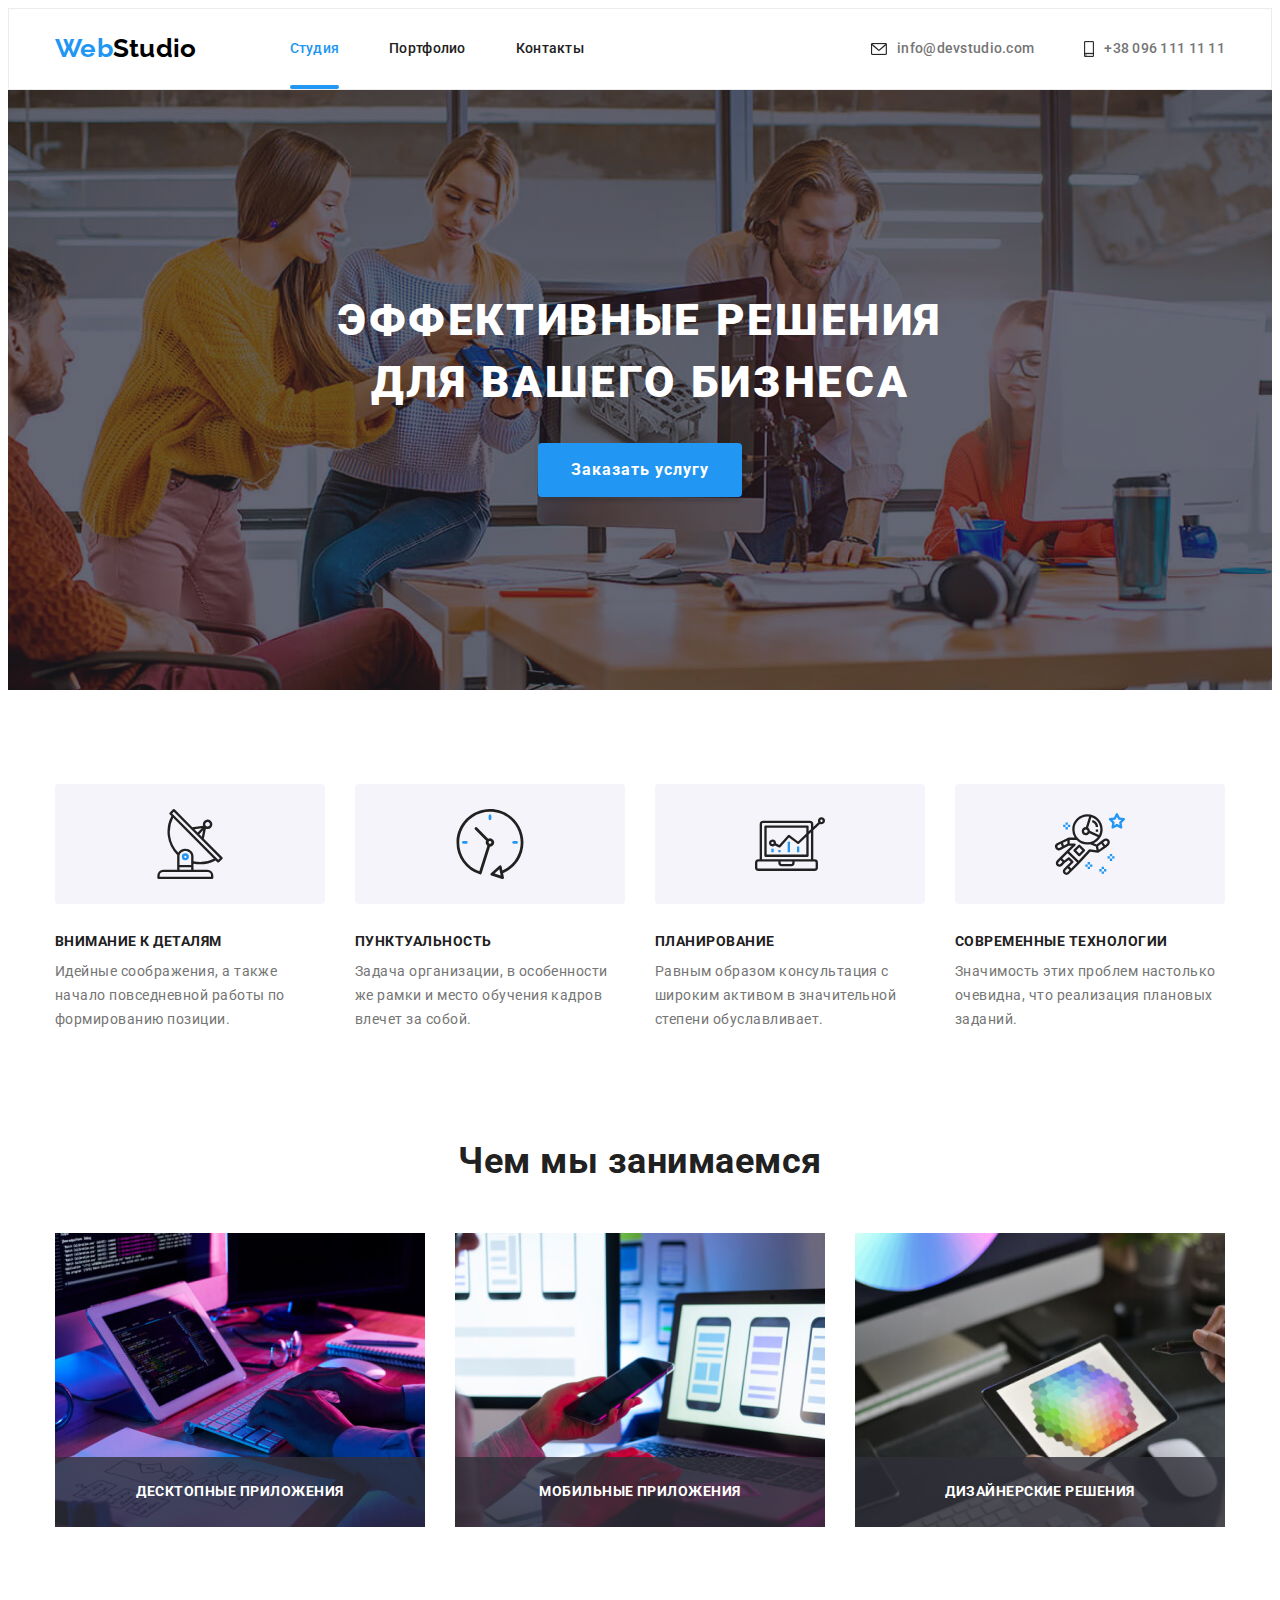
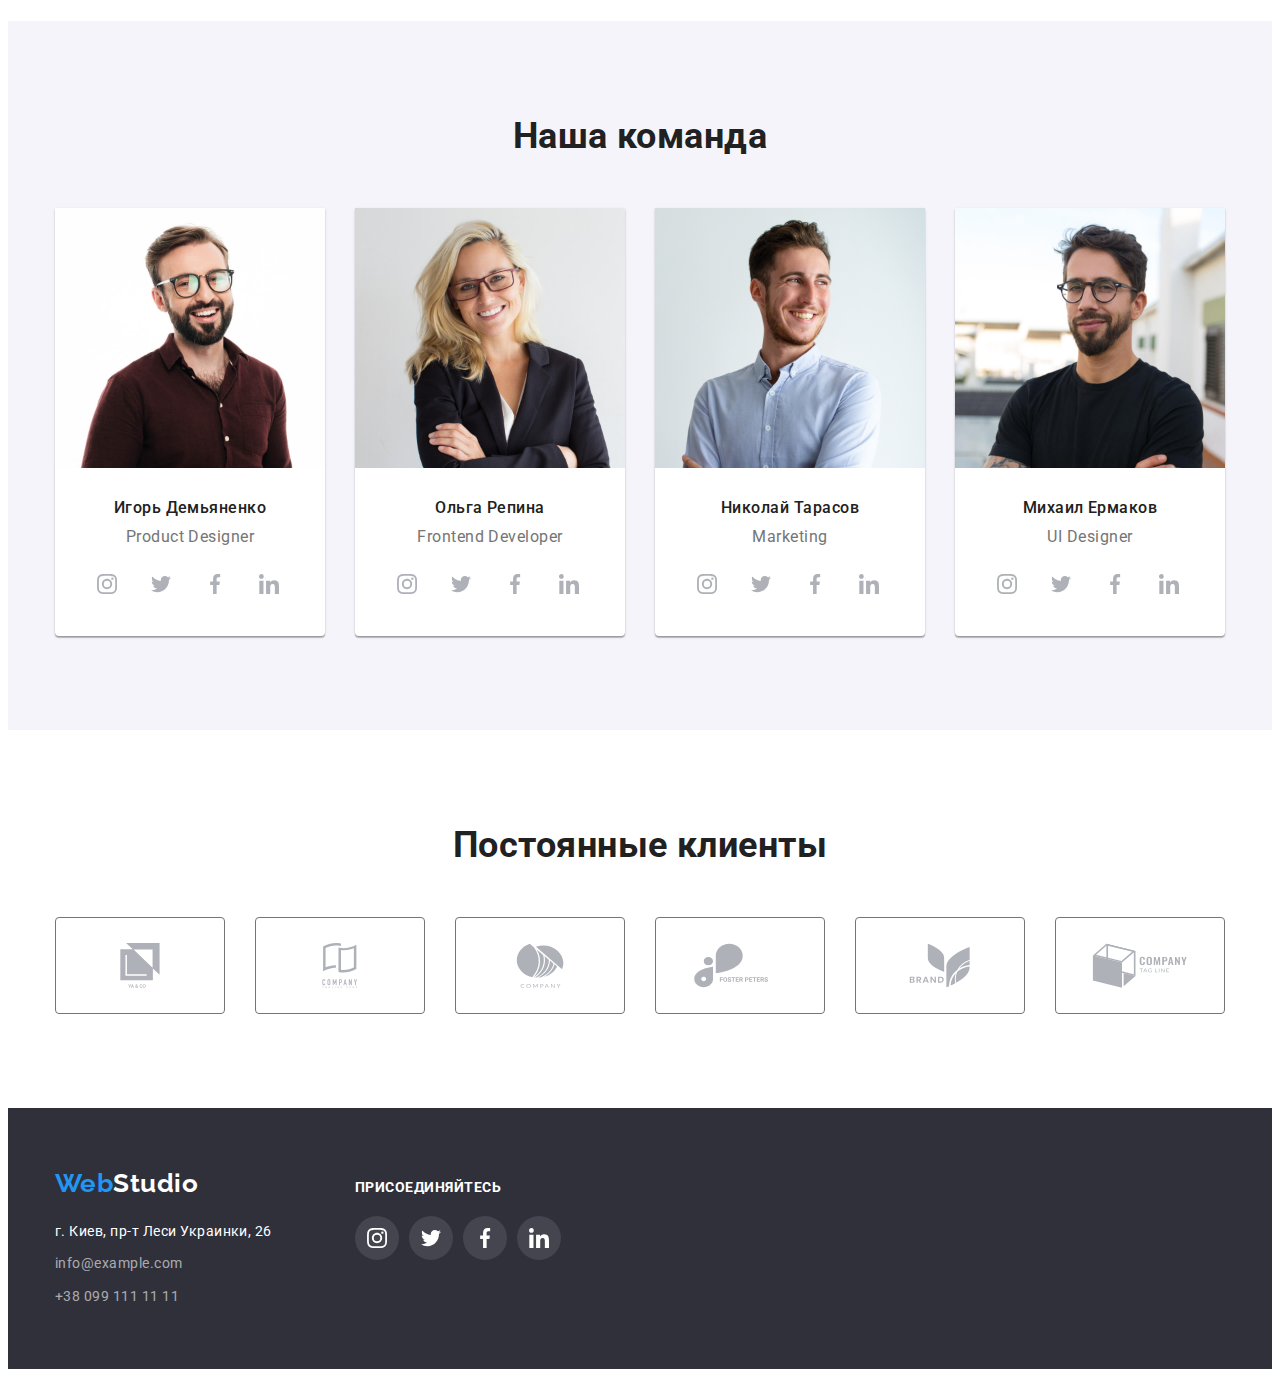
==== index.html @ 869317cd "Files from H/W 5 copied" ====
<!DOCTYPE html>
<html lang="ru">
  <head>
    <meta charset="UTF-8" />
    <meta http-equiv="X-UA-Compatible" content="IE=edge" />
    <meta name="viewport" content="width=device-width, initial-scale=1.0" />
    <title>Студия</title>
    <link
      rel="stylesheet"
      href="https://cdnjs.cloudflare.com/ajax/libs/modern-normalize/1.0.0/modern-normalize.min.css"
      integrity="sha512-ISS7cAi1PEhQ8jnbJpJZMd29NlhNj4AWYyLOSp2CE/CsHxTCu+r+t0D2yoJudVrd0/8fTVPUVDzY5Tvli75u/g=="
      crossorigin="anonymous"
    />
    <link rel="preconnect" href="https://fonts.gstatic.com" />
    <link
      rel="stylesheet"
      href="https://fonts.googleapis.com/css2?family=Raleway:wght@700&family=Roboto:wght@400;500;700;900&display=swap"
    />
    <link rel="stylesheet" href="./css/main.css" />
  </head>

  <body>
    <!-- Шапка сайта -->
    <header class="header-links">
      <div class="container full-nav">
        <nav class="main-nav">
          <!-- Лого сайта -->
          <div class="full-logo-header">
            <a href="./index.html" lang="en" class="logo-accent link"
              >Web<span class="logo-header link">Studio</span></a
            >
          </div>

          <!-- Навигация на другие страницы -->
          <ul class="site-nav list">
            <li class="item">
              <a href="./index.html" class="link current">Студия</a>
            </li>
            <li class="item">
              <a href="./portfolio.html" class="link">Портфолио</a>
            </li>
            <li class="item"><a href="" class="link">Контакты</a></li>
          </ul>
        </nav>

        <ul class="contacts-header list">
          <li class="item">
            <a href="mailto:info@devstudio.com" class="link">
              <svg class="contacts-icon" width="16" height="12">
                <use href="./images/icons.svg#icon-envelope"></use>
              </svg>
              info@devstudio.com</a
            >
          </li>
          <li class="item">
            <a href="tel:+380961111111" class="link">
              <svg class="contacts-icon" width="10" height="16">
                <use href="./images/icons.svg#icon-smartphone"></use>
              </svg>
              +38 096 111 11 11</a
            >
          </li>
        </ul>
      </div>
    </header>

    <main>
      <!-- Герой -->
      <section class="hero">
        <div class="container">
          <h1 class="hero-title">
            Эффективные решения
            <span class="hero-indent">для вашего бизнеса</span>
          </h1>
          <button data-modal-open type="button" class="hero-button">
            Заказать услугу
          </button>

          <!-- Модальное окно -->
          <div data-modal class="backdrop is-hidden">
            <div class="modal">
              <button data-modal-close class="modal-close" aria-label="Закрыть">
                <svg class="modal-close-svg">
                  <use href="./images/icons.svg#icon-close"></use>
                </svg>
              </button>
            </div>
          </div>
        </div>
      </section>

      <!-- Преимущества -->
      <section class="section">
        <div class="container">
          <!-- Скрытый смысловой заголовок -->
          <h2 class="visually-hidden">Преимущества</h2>

          <ul class="list benefits">
            <li class="item">
              <div class="thumb-benefits">
                <svg class="benefits-icons-svg">
                  <use href="./images/icons.svg#icon-antenna"></use>
                </svg>
              </div>
              <h3 class="section-title-benefits">Внимание к деталям</h3>
              <p class="section-text-benefits">
                Идейные соображения, а также начало повседневной работы по
                формированию позиции.
              </p>
            </li>

            <li class="item">
              <div class="thumb-benefits">
                <svg class="benefits-icons-svg">
                  <use href="./images/icons.svg#icon-clock"></use>
                </svg>
              </div>
              <h3 class="section-title-benefits">Пунктуальность</h3>
              <p class="section-text-benefits">
                Задача организации, в особенности же рамки и место обучения
                кадров влечет за собой.
              </p>
            </li>

            <li class="item">
              <div class="thumb-benefits">
                <svg class="benefits-icons-svg">
                  <use href="./images/icons.svg#icon-diagram"></use>
                </svg>
              </div>
              <h3 class="section-title-benefits">Планирование</h3>
              <p class="section-text-benefits">
                Равным образом консультация с широким активом в значительной
                степени обуславливает.
              </p>
            </li>

            <li class="item">
              <div class="thumb-benefits">
                <svg class="benefits-icons-svg">
                  <use href="./images/icons.svg#icon-astronaut"></use>
                </svg>
              </div>
              <h3 class="section-title-benefits">Современные технологии</h3>
              <p class="section-text-benefits">
                Значимость этих проблем настолько очевидна, что реализация
                плановых заданий.
              </p>
            </li>
          </ul>
        </div>
      </section>

      <!-- Примеры работ -->
      <section class="section examples">
        <div class="container">
          <h2 class="section-title-main">Чем мы занимаемся</h2>

          <ul class="list examples">
            <li class="examples-element">
              <img
                src="./images/design1.jpg"
                alt="Программирование приложений"
                width="370"
                height="294"
              />
              <div class="overlay-examples">
                <p class="overlay-examples-text">Десктопные приложения</p>
              </div>
            </li>

            <li class="examples-element">
              <img
                src="./images/design2.jpg"
                alt="Создание дизайна приложений"
                width="370"
                height="294"
              />
              <div class="overlay-examples">
                <p class="overlay-examples-text">Мобильные приложения</p>
              </div>
            </li>

            <li class="examples-element">
              <img
                src="./images/design3.jpg"
                alt="Подбор подходящей цветовой гаммы"
                width="370"
                height="294"
              />
              <div class="overlay-examples">
                <p class="overlay-examples-text">Дизайнерские решения</p>
              </div>
            </li>
          </ul>
        </div>
      </section>

      <!-- Команда -->
      <section class="section team">
        <div class="container">
          <h2 class="section-title-main">Наша команда</h2>

          <ul class="list team">
            <li class="team-card">
              <img
                src="./images/product-designer.jpg"
                alt="Фото Игоря Демьяненко"
                width="270"
                height="260"
              />
              <div class="section-team-description">
                <h3 class="section-title-team">Игорь Демьяненко</h3>
                <p class="section-text-team" lang="en">Product Designer</p>

                <!-- Ссылки на соц. сети -->
                <ul class="social-icons">
                  <li class="social-icons-item">
                    <a
                      href=""
                      aria-label="Инстаграм"
                      class="social-icons-link"
                      target="_blank"
                      rel="noopener noreferrer"
                    >
                      <svg class="social-icons-svg">
                        <use href="./images/icons.svg#icon-instagram"></use>
                      </svg>
                    </a>
                  </li>
                  <li class="social-icons-item">
                    <a
                      href=""
                      aria-label="Твиттер"
                      class="social-icons-link"
                      target="_blank"
                      rel="noopener noreferrer"
                    >
                      <svg class="social-icons-svg">
                        <use href="./images/icons.svg#icon-twitter"></use>
                      </svg>
                    </a>
                  </li>
                  <li class="social-icons-item">
                    <a
                      href=""
                      aria-label="Фейсбук"
                      class="social-icons-link"
                      target="_blank"
                      rel="noopener noreferrer"
                    >
                      <svg class="social-icons-svg">
                        <use href="./images/icons.svg#icon-facebook"></use>
                      </svg>
                    </a>
                  </li>
                  <li class="social-icons-item">
                    <a
                      href=""
                      aria-label="Линкедин"
                      class="social-icons-link"
                      target="_blank"
                      rel="noopener noreferrer"
                    >
                      <svg class="social-icons-svg">
                        <use href="./images/icons.svg#icon-linkedin"></use>
                      </svg>
                    </a>
                  </li>
                </ul>
              </div>
            </li>

            <li class="team-card">
              <img
                src="./images/frontend-developer.jpg"
                alt="Фото Ольги Репиной"
                width="270"
                height="260"
              />
              <div class="section-team-description">
                <h3 class="section-title-team">Ольга Репина</h3>
                <p class="section-text-team" lang="en">Frontend Developer</p>

                <!-- Ссылки на соц. сети -->
                <ul class="social-icons">
                  <li class="social-icons-item">
                    <a
                      href=""
                      aria-label="Инстаграм"
                      class="social-icons-link"
                      target="_blank"
                      rel="noopener noreferrer"
                    >
                      <svg class="social-icons-svg">
                        <use href="./images/icons.svg#icon-instagram"></use>
                      </svg>
                    </a>
                  </li>
                  <li class="social-icons-item">
                    <a
                      href=""
                      aria-label="Твиттер"
                      class="social-icons-link"
                      target="_blank"
                      rel="noopener noreferrer"
                    >
                      <svg class="social-icons-svg">
                        <use href="./images/icons.svg#icon-twitter"></use>
                      </svg>
                    </a>
                  </li>
                  <li class="social-icons-item">
                    <a
                      href=""
                      aria-label="Фейсбук"
                      class="social-icons-link"
                      target="_blank"
                      rel="noopener noreferrer"
                    >
                      <svg class="social-icons-svg">
                        <use href="./images/icons.svg#icon-facebook"></use>
                      </svg>
                    </a>
                  </li>
                  <li class="social-icons-item">
                    <a
                      href=""
                      aria-label="Линкедин"
                      class="social-icons-link"
                      target="_blank"
                      rel="noopener noreferrer"
                    >
                      <svg class="social-icons-svg">
                        <use href="./images/icons.svg#icon-linkedin"></use>
                      </svg>
                    </a>
                  </li>
                </ul>
              </div>
            </li>

            <li class="team-card">
              <img
                src="./images/marketing.jpg"
                alt="Фото Николая Тарасова"
                width="270"
                height="260"
              />
              <div class="section-team-description">
                <h3 class="section-title-team">Николай Тарасов</h3>
                <p class="section-text-team" lang="en">Marketing</p>

                <!-- Ссылки на соц. сети -->
                <ul class="social-icons">
                  <li class="social-icons-item">
                    <a
                      href=""
                      aria-label="Инстаграм"
                      class="social-icons-link"
                      target="_blank"
                      rel="noopener noreferrer"
                    >
                      <svg class="social-icons-svg">
                        <use href="./images/icons.svg#icon-instagram"></use>
                      </svg>
                    </a>
                  </li>
                  <li class="social-icons-item">
                    <a
                      href=""
                      aria-label="Твиттер"
                      class="social-icons-link"
                      target="_blank"
                      rel="noopener noreferrer"
                    >
                      <svg class="social-icons-svg">
                        <use href="./images/icons.svg#icon-twitter"></use>
                      </svg>
                    </a>
                  </li>
                  <li class="social-icons-item">
                    <a
                      href=""
                      aria-label="Фейсбук"
                      class="social-icons-link"
                      target="_blank"
                      rel="noopener noreferrer"
                    >
                      <svg class="social-icons-svg">
                        <use href="./images/icons.svg#icon-facebook"></use>
                      </svg>
                    </a>
                  </li>
                  <li class="social-icons-item">
                    <a
                      href=""
                      aria-label="Линкедин"
                      class="social-icons-link"
                      target="_blank"
                      rel="noopener noreferrer"
                    >
                      <svg class="social-icons-svg">
                        <use href="./images/icons.svg#icon-linkedin"></use>
                      </svg>
                    </a>
                  </li>
                </ul>
              </div>
            </li>

            <li class="team-card">
              <img
                src="./images/ui-designer.jpg"
                alt="Фото Михаила Ермакова"
                width="270"
                height="260"
              />
              <div class="section-team-description">
                <h3 class="section-title-team">Михаил Ермаков</h3>
                <p class="section-text-team" lang="en">UI Designer</p>

                <!-- Ссылки на соц. сети -->
                <ul class="social-icons">
                  <li class="social-icons-item">
                    <a
                      href=""
                      aria-label="Инстаграм"
                      class="social-icons-link"
                      target="_blank"
                      rel="noopener noreferrer"
                    >
                      <svg class="social-icons-svg">
                        <use href="./images/icons.svg#icon-instagram"></use>
                      </svg>
                    </a>
                  </li>
                  <li class="social-icons-item">
                    <a
                      href=""
                      aria-label="Твиттер"
                      class="social-icons-link"
                      target="_blank"
                      rel="noopener noreferrer"
                    >
                      <svg class="social-icons-svg">
                        <use href="./images/icons.svg#icon-twitter"></use>
                      </svg>
                    </a>
                  </li>
                  <li class="social-icons-item">
                    <a
                      href=""
                      aria-label="Фейсбук"
                      class="social-icons-link"
                      target="_blank"
                      rel="noopener noreferrer"
                    >
                      <svg class="social-icons-svg">
                        <use href="./images/icons.svg#icon-facebook"></use>
                      </svg>
                    </a>
                  </li>
                  <li class="social-icons-item">
                    <a
                      href=""
                      aria-label="Линкедин"
                      class="social-icons-link"
                      target="_blank"
                      rel="noopener noreferrer"
                    >
                      <svg class="social-icons-svg">
                        <use href="./images/icons.svg#icon-linkedin"></use>
                      </svg>
                    </a>
                  </li>
                </ul>
              </div>
            </li>
          </ul>
        </div>
      </section>

      <!-- Постоянные клиенты -->
      <section class="section">
        <div class="container">
          <h2 class="section-title-main">Постоянные клиенты</h2>
          <ul class="list clients">
            <li class="client-card">
              <a
                href=""
                aria-label="Ya & Co"
                class="client-card-link link"
                target="_blank"
                rel="noopener noreferrer"
              >
                <svg class="client-icons-svg">
                  <use href="./images/icons.svg#icon-group"></use>
                </svg>
              </a>
            </li>

            <li class="client-card">
              <a
                href=""
                aria-label="Company Tagline Here"
                class="client-card-link link"
                target="_blank"
                rel="noopener noreferrer"
              >
                <svg class="client-icons-svg">
                  <use href="./images/icons.svg#icon-group2"></use>
                </svg>
              </a>
            </li>

            <li class="client-card">
              <a
                href=""
                aria-label="Company"
                class="client-card-link link"
                target="_blank"
                rel="noopener noreferrer"
              >
                <svg class="client-icons-svg">
                  <use href="./images/icons.svg#icon-group3"></use>
                </svg>
              </a>
            </li>

            <li class="client-card">
              <a
                href=""
                aria-label="Foster Peters"
                class="client-card-link link"
                target="_blank"
                rel="noopener noreferrer"
              >
                <svg class="client-icons-svg">
                  <use href="./images/icons.svg#icon-group4"></use>
                </svg>
              </a>
            </li>

            <li class="client-card">
              <a
                href=""
                aria-label="Brand"
                class="client-card-link link"
                target="_blank"
                rel="noopener noreferrer"
              >
                <svg class="client-icons-svg">
                  <use href="./images/icons.svg#icon-group5"></use>
                </svg>
              </a>
            </li>

            <li class="client-card">
              <a
                href=""
                aria-label="Company Tag Line"
                class="client-card-link link"
                target="_blank"
                rel="noopener noreferrer"
              >
                <svg class="client-icons-svg">
                  <use href="./images/icons.svg#icon-group6"></use>
                </svg>
              </a>
            </li>
          </ul>
        </div>
      </section>
    </main>

    <!-- Футер -->
    <footer class="footer-links">
      <div class="container">
        <div class="address">
          <div class="full-logo-footer">
            <a href="./index.html" lang="en" class="logo-accent link"
              >Web<span class="logo-footer link">Studio</span></a
            >
          </div>
          <address>
            <ul class="list">
              <li class="footer-address">
                <a
                  class="map-link link"
                  href="https://goo.gl/maps/onrn5g9ZaPqnStBHA"
                  target="_blank"
                  rel="noopener noreferrer"
                  >г. Киев, пр-т Леси Украинки, 26</a
                >
              </li>
              <li class="contacts-footer">
                <a href="mailto:info@example.com" class="link"
                  >info@example.com</a
                >
              </li>
              <li class="contacts-footer">
                <a href="tel:+380991111111" class="link">+38 099 111 11 11</a>
              </li>
            </ul>
          </address>
        </div>

        <!-- Ссылки на соц. сети -->
        <div class="social-media-footer">
          <h3 class="section-title-footer">присоединяйтесь</h3>
          <ul class="social-icons-footer list">
            <li class="social-icons-item">
              <a
                href=""
                aria-label="Инстаграм"
                class="social-icons-link"
                target="_blank"
                rel="noopener noreferrer"
              >
                <svg class="footer social-icons-svg">
                  <use href="./images/icons.svg#icon-instagram"></use>
                </svg>
              </a>
            </li>
            <li class="social-icons-item">
              <a
                href=""
                aria-label="Твиттер"
                class="social-icons-link"
                target="_blank"
                rel="noopener noreferrer"
              >
                <svg class="social-icons-svg">
                  <use href="./images/icons.svg#icon-twitter"></use>
                </svg>
              </a>
            </li>
            <li class="social-icons-item">
              <a
                href=""
                aria-label="Фейсбук"
                class="social-icons-link"
                target="_blank"
                rel="noopener noreferrer"
              >
                <svg class="social-icons-svg">
                  <use href="./images/icons.svg#icon-facebook"></use>
                </svg>
              </a>
            </li>
            <li class="social-icons-item">
              <a
                href=""
                aria-label="Линкедин"
                class="social-icons-link"
                target="_blank"
                rel="noopener noreferrer"
              >
                <svg class="social-icons-svg">
                  <use href="./images/icons.svg#icon-linkedin"></use>
                </svg>
              </a>
            </li>
          </ul>
        </div>
      </div>
    </footer>
    <script src="./js/modal.js"></script>
  </body>
</html>
---- css/main.css ----
/* 
* Палитра 
*/

:root {
   --main-font: 'Roboto', sans-serif;
   --logo-font: 'Raleway', sans-serif;
   --accent-color: #2196f3;
   --body-hero-color: #fff;
   --title-color: #212121;
   --footer-contacts-color: rgba(255,255,255,0.6);
   --main-text-color: #757575;
   --header-studio-color: #000;
   --hero-btn-shadow: 0px 4px 4px rgba(0, 0, 0, 0.15);
   --team-box-shadow: 0px 1px 3px rgba(0, 0, 0, 0.12), 0px 1px 1px rgba(0, 0, 0, 0.14), 0px 2px 1px rgba(0, 0, 0, 0.2);
   --project-hover: 0px 1px 1px rgba(0, 0, 0, 0.12), 0px 4px 4px rgba(0, 0, 0, 0.06), 1px 4px 6px rgba(0, 0, 0, 0.16);
   --header-border: #ececec;
   --project-border: #eee;
   --bcg-team-color: #f5f4fa;
   --bcg-footer-color: #2f303a;
   --bcg-hero-color: #c4c4c4;
   --hero-overlay: rgba(47, 48, 58, 0.4), rgba(47, 48, 58, 0.4);
   --portfolio-btn-shadow: 0px 3px 1px rgba(0, 0, 0, 0.1), 0px 1px 2px rgba(0, 0, 0, 0.08), 0px 2px 2px rgba(0, 0, 0, 0.12);
   --social-icons-team: #afb1b8;
   --bcg-footer-icons: rgba(255, 255, 255, 0.1);
   --backdrop-color:  rgba(0, 0, 0, 0.2);
   --modal-window-shadow: 0px 1px 3px rgba(0, 0, 0, 0.12), 0px 1px 1px rgba(0, 0, 0, 0.14), 0px 2px 1px rgba(0, 0, 0, 0.2);
   --modal-close-btn: #0000001A;
   --trans-duration: 250ms;
   --trans-timing: cubic-bezier(0.4, 0, 0.2, 1);
   --overlay-portfolio-bcg: rgba(33, 150, 243, 0.9);
   --overlay-examples-bcg: rgba(47, 48, 58, 0.8);
}

/* 
* Общие стили для хедера (лого, навигация, контакты) и шрифты
*/


html { box-sizing: border-box; }

*,
*::after,
*::before {
	box-sizing: inherit;
}

h1,
h2,
h3,
h4,
h5,
h6,
p {
	margin-top: 0;
}

body {
   font-family: var(--main-font);
   letter-spacing: .03em;
   color: var(--main-text-color);

   background-color: var(--body-hero-color);
}

.list { 
   list-style: none; 
   padding-left: 0;
	margin: 0;
}

.flex-element-link,
.link { 
   text-decoration: none; 
}

.section { padding: 94px 0; }

.container {
   width: 1200px;
   padding-left: 15px;
   padding-right: 15px;
   margin: 0 auto;
}

.full-nav,
.main-nav {
   display: flex;
   align-items: center;
}

.header-links {
   border: 1px solid var(--header-border);

   font-size: 14px;
   font-weight: 500;
   line-height: 1.14;
   letter-spacing: .02em;
}

.full-logo-header { 
   padding-top: 24px;
   padding-bottom: 25px;
}

.logo-accent {
   font-family: var(--logo-font);
   font-size: 26px;
   font-weight: 700;
   line-height: 1.2;
}

.logo-header {
   font-family: var(--logo-font);
   font-size: 26px;
   font-weight: 700;
   line-height: 1.2;
   color: var(--header-studio-color);

   transition: color var(--trans-duration) var(--trans-timing);
}

.logo-accent,
.logo-header:hover,
.logo-header:focus,
.site-nav .link:hover,
.site-nav .link:focus,
.site-nav .link.current,
.contacts-header .link:hover,
.contacts-header .link:focus {
   color: var(--accent-color);
}

.site-nav { 
   display: flex;
   margin-left: 93px;
}

.site-nav .item:not(:last-child) { margin-right: 50px; }

.site-nav .link { 
   display: block;
   padding-top: 32px;
   padding-bottom: 32px;

   color: var(--title-color); 

   transition: color var(--trans-duration) var(--trans-timing);
}

.site-nav .current { position: relative; }

.site-nav .current::after {
   content: "";
   display: block;
   position: absolute;
   bottom: 0;
   width: 100%;
   height: 4px;
   background-color: var(--accent-color);
   border-radius: 2px;
}

.contacts-header { 
   display: flex; 
   margin-left: auto;
}

.contacts-header .item + .item { margin-left: 50px; }

.contacts-header .link { 
   display: flex;
   align-items: center;
   padding-top: 32px;
   padding-bottom: 32px;

   color: var(--main-text-color); 

   transition: color var(--trans-duration) var(--trans-timing);
}

.contacts-icon { 
   margin-right: 10px;
   stroke: currentColor;
}

/* 
* Общие стили для основного контента (стиль текста, списков, кнопок и ссылок)
*/

.section-title-main {
   margin-bottom: 50px;

   font-size: 36px;
   font-weight: 700;
   line-height: 1.2;
   color: var(--title-color);
   text-align: center;
}

.visually-hidden {
   position: absolute;
   width: 1px;
   height: 1px;
   margin: -1px;
   border: 0;
   padding: 0;

   white-space: nowrap;
   clip-path: inset(100%);
   clip: rect(0 0 0 0);
   overflow: hidden;
}

.hero-button,
.portfolio-button {
   font-family: inherit;
   cursor: pointer;
}

img {
   display: block;
   margin: 0;
   max-width: 100%;
   height: auto;
}

/* 
* Основной контент страницы "Студия" (герой, преимущества, примеры работ и презентация команды)
*/

/* Герой - главный баннер (слоган и кнопка "Заказать услугу") */ 
.hero { 
   padding-top: 200px;
   padding-bottom: 200px;
   max-width: 1600px;
   height: 600px;
   margin-left: auto;
   margin-right: auto;

   text-align: center; 

   background-color: var(--bcg-hero-color);
   background-image: linear-gradient(to top, var(--hero-overlay)), url(../images/hero.jpg);
   background-repeat: no-repeat;
   background-position: center;
   background-size: cover;
}

.hero-title {
   margin-bottom: 30px;

   font-size: 44px;
   font-weight: 900;
   line-height: 1.4;
   letter-spacing: .06em;
   color: var(--body-hero-color);
   text-transform: uppercase;
}

.hero-indent { display: block; }

.hero-button {
   border-radius: 4px;
   padding: 10px 32px;
   min-width: 200px;

   font-size: 16px;
   font-weight: 700;
   line-height: 2;
   letter-spacing: .06em;
   color: var(--body-hero-color);
   text-align: center;

   background-color: var(--accent-color);
   border: 1px solid transparent;
   box-shadow: var(--hero-btn-shadow);
   transition: color var(--trans-duration) var(--trans-timing), background-color var(--trans-duration) var(--trans-timing);
}

.hero-button:hover,
.hero-button:focus {
   color: var(--accent-color);

   background-color: var(--body-hero-color);
}

/* Модальное окно */
.backdrop {
   position: fixed;
   top: 0;
   left: 0;

   width: 100%;
   height: 100%;

   opacity: 1;
   transition: opacity var(--trans-duration) var(--trans-timing);
   background-color: var(--backdrop-color);
}

.backdrop.is-hidden {
   opacity: 0;
   pointer-events: none;
   visibility: hidden;
}

.backdrop.is-hidden .modal {
   opacity: 0;
   transform: translate(-50%, -50%) scale(0.9);
}

.modal {
   position: absolute;
   top: 50%;
   left: 50%;
   transform: translate(-50%, -50%) scale(1);
   opacity: 1;

   width: 100%;
   max-width: 528px;
   min-height: 581px;

   box-shadow: var(--modal-window-shadow);
   border-radius: 4px;
   background-color: var(--body-hero-color);
   
   transition: transform var(--trans-duration) var(--trans-timing), opacity var(--trans-duration) var(--trans-timing);
}

.modal-close {
   position: absolute;
   top: 8px;
   right: 8px;
   display: flex;
   align-items: center;
   width: 30px;
   height: 30px;
   padding: 6px;

   border: 1px solid var(--modal-close-btn);
   border-radius: 30px;
   background-color: var(--body-hero-color);
   transition: fill var(--trans-duration) var(--trans-timing);
}

.modal-close:hover .modal-close-svg,
.modal-close:focus .modal-close-svg {
   fill: var(--accent-color);
}

.modal-close-svg {
   width: 18px;
   height: 18px;

   fill: var(--header-studio-color);
}

/* Преимущества работы со студией */
.benefits { display: flex; }

.benefits .item { width: 270px; }

.benefits .item:not(:last-child) { margin-right: 30px; }

.thumb-benefits { 
   height: 120px;
   display: flex;
   align-items: center;
   justify-content: center;
   margin-bottom: 30px;
   border-radius: 4px;

   background-color: var(--bcg-team-color); 
}

.benefits-icons-svg {
   height: 70px;
}

.overlay-examples-text,
.section-title-benefits {
   font-size: 14px;
   font-weight: 700;
   line-height: 1.14;
   color: var(--title-color);
   text-transform: uppercase;
}

.section-title-benefits,
.section-title-team {
   margin-bottom: 10px;
}

.section-text-benefits {
   font-size: 14px;
   line-height: 1.7;   
}

/* Примеры работ */
.examples { padding-top: 0; }

.examples .list { display: flex; }

.examples-element:not(:last-child) { margin-right: 30px; }

.examples-element { position: relative; }

.overlay-examples {
   position: absolute;
   text-align: center;
   bottom: 0;
   left: 0;
   width: 100%;
   padding-top: 27px;
   padding-bottom: 27px;
   
   background-color: var(--overlay-examples-bcg);
}

.overlay-examples-text {
   margin: 0;
   color: var(--body-hero-color);
}

/* Команда - секция с именами, должностями и фото */
.team { background-color: var(--bcg-team-color); }

.team .list { display: flex; }

.team-card { 
   width: 270px;
   margin-right: 0;
   box-shadow: var(--team-box-shadow);
   border-radius: 0px 0px 4px 4px;
   background: var(--body-hero-color);
}

.team-card:not(:last-child) { margin-right: 30px;}

.section-team-description {
   padding: 30px;
}

.section-title-team {
   font-size: 16px;
   font-weight: 500;
   line-height: 1.2;
   color: var(--title-color);
   text-align: center;
}

.section-text-team {
   margin-bottom: 16px;

   font-size: 16px;
   line-height: 1.2;
   text-align: center;
}

/* Ссылки на соц. сети в команде */
.social-icons-footer,
.social-icons {
   display: inline-flex;
   padding-left: 0;

   list-style: none; 
}

.social-icons-item:not(:last-child) { margin-right: 10px; }

.social-icons-link {
   display: flex;
   align-items: center;
   justify-content: center;
   width: 44px;
   height: 44px;
   border-radius: 50%;

   transition: fill var(--trans-duration) var(--trans-timing), background-color var(--trans-duration) var(--trans-timing);
}

.social-icons-svg {
   width: 20px;
   height: 20px;

   fill: var(--social-icons-team);

   transition: fill var(--trans-duration) var(--trans-timing);
}

.social-icons-link:hover .social-icons-svg, 
.social-icons-link:focus .social-icons-svg { 
   fill: var(--body-hero-color); 
}

.social-icons-link:hover,
.social-icons-link:focus { 
   background-color: var(--accent-color); 
}

/* Постоянные клиенты */
.clients {
   display: flex;
   align-items: center;
   justify-content: center;
}

.client-card {
   width: 170px;
   border: 1px solid var(--main-text-color);
   box-sizing: border-box;
   border-radius: 4px;

   transition: border-color var(--trans-duration) var(--trans-timing);
}

.client-card:not(:last-child) { margin-right: 30px; }

.client-card:hover,
.client-card:focus { 
   border-color: var(--accent-color); 
}

.client-card-link {
   display: flex;
   padding: 25px 32px;

   transition: fill var(--trans-duration) var(--trans-timing);
}

.client-icons-svg { 
   width: 106px;
   height: 45px;

   fill: var(--social-icons-team);
   transition: fill var(--trans-duration) var(--trans-timing);
}

.client-card-link:hover .client-icons-svg,
.client-card-link:focus .client-icons-svg { 
   fill: var(--accent-color); 
}

/* 
* Общие стили для футера (лого, ссылки с адресом и контактами)
*/

.footer-links {
   padding: 60px 15px;
   margin: 0 auto;

   background-color: var(--bcg-footer-color);
}


.footer-links .container { 
   width: 1200px;
   display: flex;
   align-items: baseline;
   flex-wrap: nowrap;

   font-family: var(--main-font); 
}

.address,
.social-media-footer {
   width: 270px;
}

.footer-links .address { 
   margin-right: 30px; 
}

.full-logo-footer { 
   margin-bottom: 20px;
}

.logo-footer {
   font-family: var(--logo-font);
   font-size: 26px;
   font-weight: 700;
   line-height: 1.2;
}

.map-link,
.logo-footer {
   color: var(--body-hero-color);

   transition: color var(--trans-duration) var(--trans-timing);
}

.contacts-footer { margin-top: 9px; }

.contacts-footer .link { 
   color: var(--footer-contacts-color); 

   transition: color var(--trans-duration) var(--trans-timing);
}

.map-link,
.contacts-footer {
   font-size: 14px;
   font-style: normal;
   line-height: 1.7;
}

.logo-footer:hover,
.logo-footer:focus,
.map-link:hover,
.map-link:focus,
.contacts-footer .link:hover,
.contacts-footer .link:focus {
   color: var(--accent-color);
}

/* Ссылки на соц. сети в футере */
.section-title-footer {
   margin-bottom: 20px;

   font-style: normal;
   font-size: 14px;
   font-weight: 700;
   line-height: 1.17;
   color: var(--body-hero-color);
   text-transform: uppercase;
}

.social-icons-footer .social-icons-svg { fill: var(--body-hero-color); }

.social-icons-footer .social-icons-link { 
   background-color: var(--bcg-footer-icons); 
   transition: background-color var(--trans-duration) var(--trans-timing);
}

.social-icons-link:hover,
.social-icons-link:focus { 
   background-color: var(--accent-color); 
}

/* 
* Основной контент страницы "Портфолио" (фильтр из кнопок и примеры проектов)
*/

.filter { 
   display: flex;
   justify-content: center;

   margin-bottom: 50px;
   text-align: center; 
}

.filter-item:not(:last-child) { margin-right: 8px; }

.portfolio-button {
   display: inline-block;
   border-radius: 4px;
   padding: 6px 22px;
   min-width: 73px;

   font-size: 16px;
   font-weight: 500;
   line-height: 1.6;
   color: var(--title-color);
   text-align: center;

   background-color: var(--bcg-team-color);
   border: 1px solid transparent;
   transition: color var(--trans-duration) var(--trans-timing), background-color var(--trans-duration) var(--trans-timing), box-shadow var(--trans-duration) var(--trans-timing);
}

.portfolio-button.current,
.portfolio-button:hover,
.portfolio-button:focus {
   color: var(--body-hero-color);

   background-color: var(--accent-color);
   box-shadow: var(--portfolio-btn-shadow);
}

/* Примеры работ */
.flex {
   display: flex;
   flex-wrap: wrap;
}

.flex-element { 
   width: 370px;
   margin-bottom: 30px; 
   margin-right: 30px;
}

.flex-element-link { 
   display: block; 

   transition: box-shadow var(--trans-duration) var(--trans-timing), opacity var(--trans-duration) var(--trans-timing);
}

.flex-element-link:hover,
.flex-element-link:focus { 
   box-shadow: var(--project-hover);
}

.flex-element:nth-child(3n) { margin-right: 0; }

.flex-element:nth-last-child(-n + 3) { margin-bottom: 0; }

.section-project-description {
   padding: 20px 24px;
   margin-bottom: 0;

   border: 1px solid var(--project-border);
   border-top: 0;
}

.section-title-project {
   margin-bottom: 4px;

   font-size: 18px;
   font-weight: 700;
   line-height: 2;
   letter-spacing: .06em;
   color: var(--title-color);
}

.section-text-project {
   margin-bottom: 0;

   color: var(--main-text-color);
   font-size: 16px;
   line-height: 2;
}

.flex-img { 
   position: relative; 
   overflow: hidden;
}

.overlay-project {
   position: absolute;
   content: "";
   top: 0;
   display: inline-block;
   width: 100%;
   height: 100%;
   opacity: 0;
   padding: 63px 24px;


   transform: translateY(100%);
   background-color: var(--overlay-portfolio-bcg);
   transition: opacity var(--trans-duration) var(--trans-timing), transform var(--trans-duration) var(--trans-timing);
}

.flex-element-link:hover .overlay-project,
.flex-element-link:focus .overlay-project {
   transform: translateY(0);
   opacity: 1;
}

.overlay-project-text {
   font-size: 18px;
   line-height: 1.5;
   color: var(--body-hero-color);
}
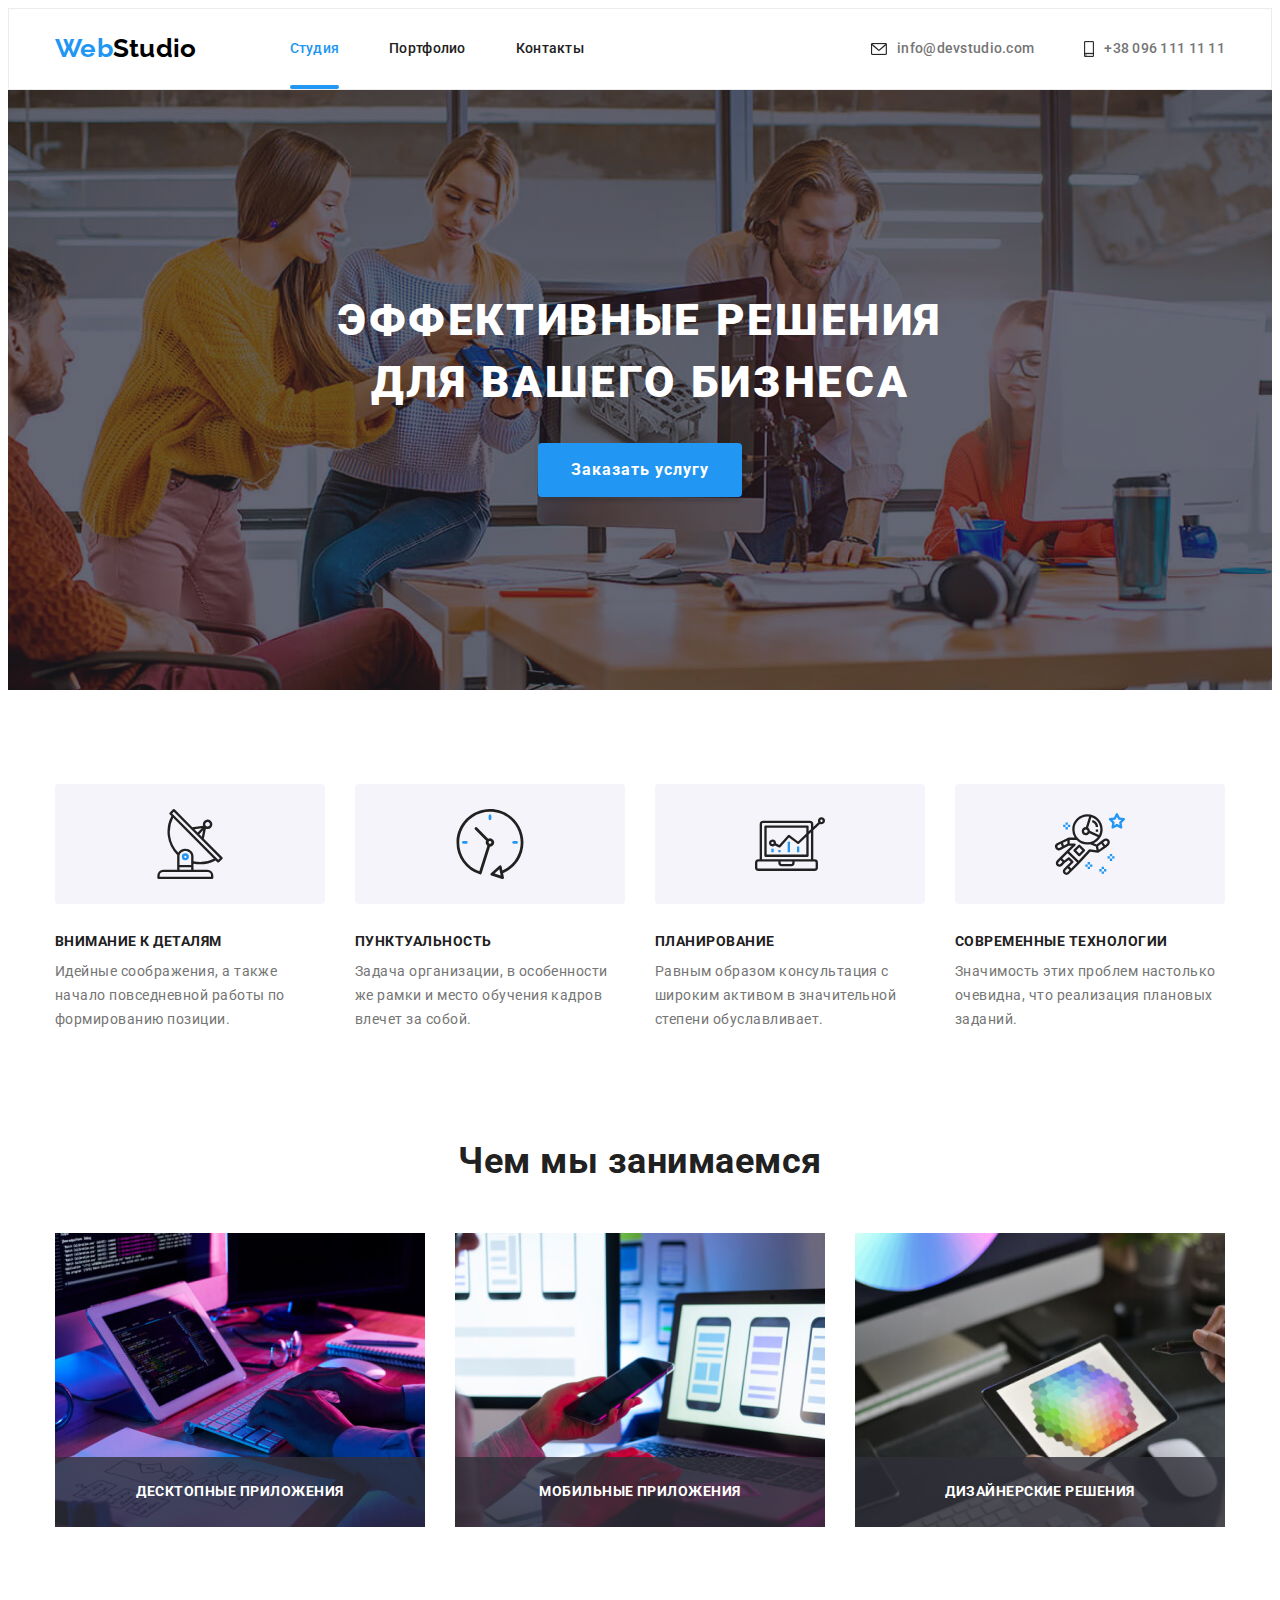
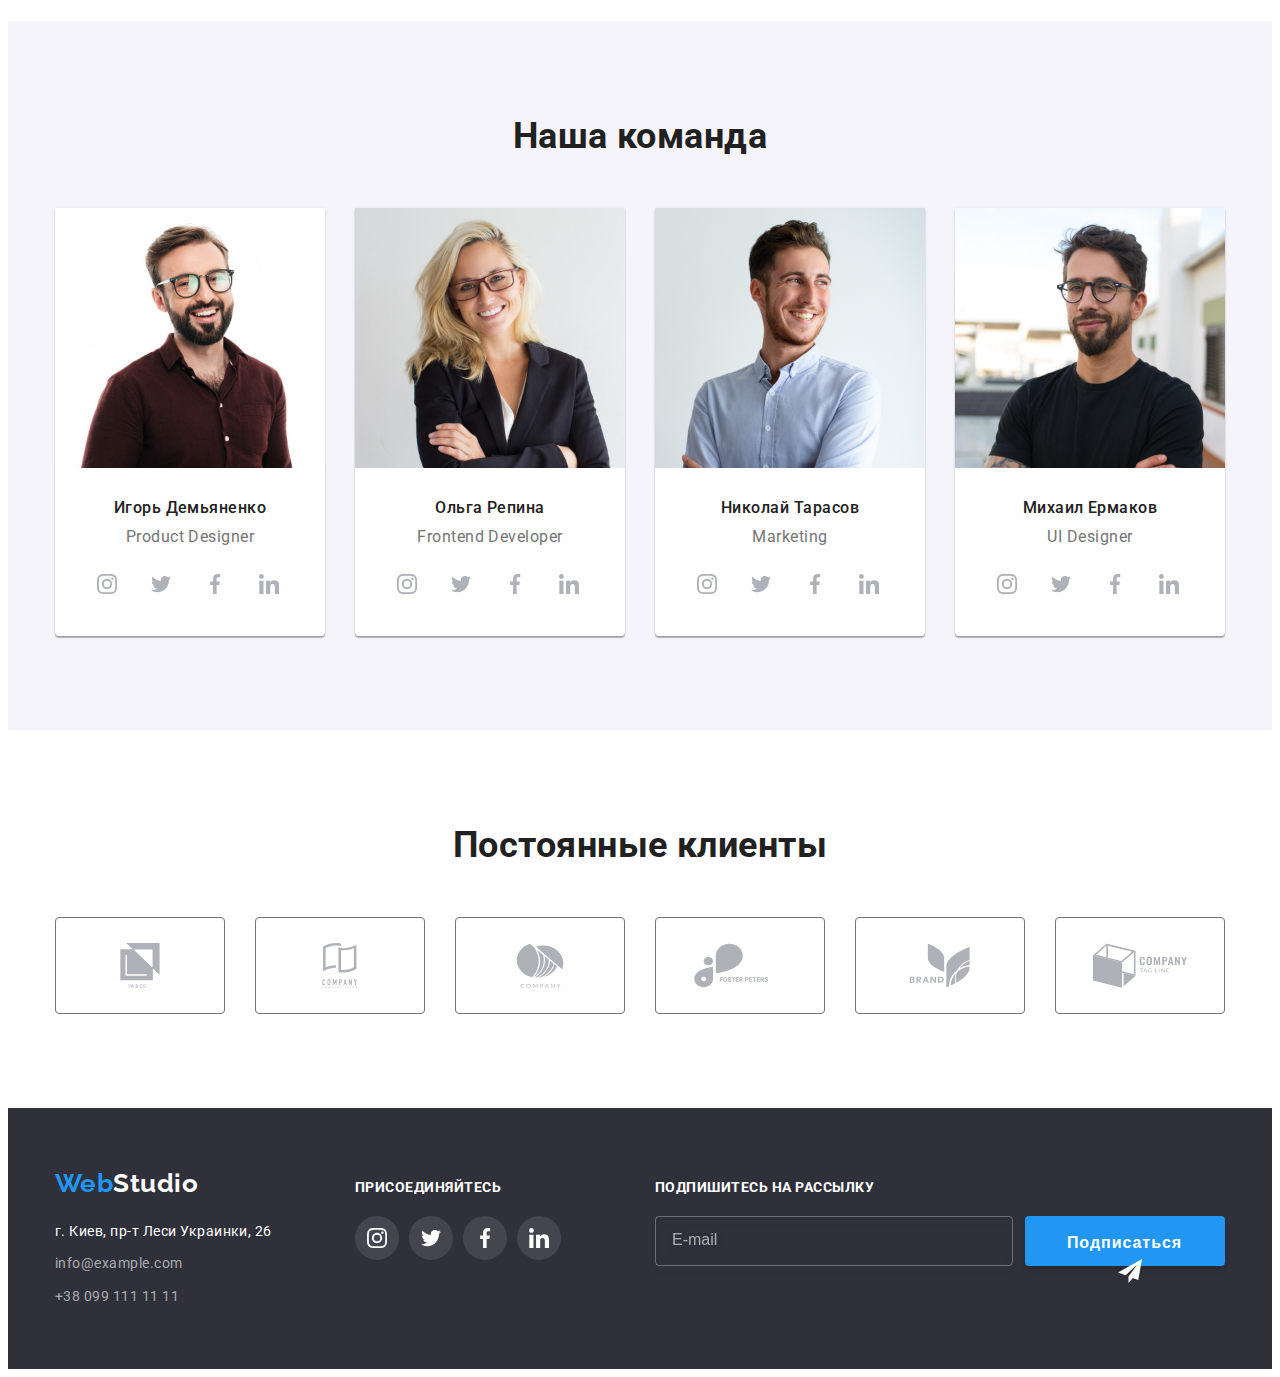
==== commit 135556cc: "Modal and footer forms mainly done" ====
--- a/index.html
+++ b/index.html
@@ -79,11 +79,81 @@
           <!-- Модальное окно -->
           <div data-modal class="backdrop is-hidden">
             <div class="modal">
-              <button data-modal-close class="modal-close" aria-label="Закрыть">
+              <button
+                data-modal-close
+                class="modal-close"
+                aria-label="Закрыть"
+                type="submit"
+              >
                 <svg class="modal-close-svg">
                   <use href="./images/icons.svg#icon-close"></use>
                 </svg>
               </button>
+
+              <form class="modal-form" autocomplete="off">
+                <p class="text-modal">
+                  Оставьте свои данные, мы вам перезвоним
+                </p>
+                <label class="form-field">
+                  Имя
+                  <div class="modal-wrapper">
+                    <span class="modal-span-svg">
+                      <svg class="modal-form-svg">
+                        <use href="./images/icons.svg#icon-person"></use>
+                      </svg>
+                    </span>
+                    <input type="text" class="form-input" name="name" />
+                  </div>
+                </label>
+
+                <label class="form-field">
+                  Телефон
+                  <div class="modal-wrapper">
+                    <span class="modal-span-svg">
+                      <svg class="modal-form-svg">
+                        <use href="./images/icons.svg#icon-phone"></use>
+                      </svg>
+                    </span>
+                    <input type="tel" class="form-input" name="phone_number" />
+                  </div>
+                </label>
+
+                <label class="form-field">
+                  Почта
+                  <div class="modal-wrapper">
+                    <span class="modal-span-svg">
+                      <svg class="modal-form-svg">
+                        <use href="./images/icons.svg#icon-email"></use>
+                      </svg>
+                    </span>
+                    <input type="email" class="form-input" name="email" />
+                  </div>
+                </label>
+
+                <label class="form-field">
+                  <span class="comment">Комментарий</span>
+                  <textarea
+                    name="comment"
+                    placeholder="Введите текст"
+                  ></textarea>
+                </label>
+
+                <label class="checkbox">
+                  <input type="checkbox" name="terms" value="terms" />
+                  Соглашаюсь с рассылкой и принимаю
+                  <a class="terms" href="">Условия договора</a>
+
+                  <span class="checkbox-icon">
+                    <svg class="icon">
+                      <use href="./images/icons.svg#icon-check"></use>
+                    </svg>
+                  </span>
+                </label>
+
+                <button class="modal-submit-btn" type="submit">
+                  Отправить
+                </button>
+              </form>
             </div>
           </div>
         </div>
@@ -664,6 +734,29 @@
             </li>
           </ul>
         </div>
+
+        <!-- Подписаться на рассылку в футере -->
+        <div class="subscription-footer">
+          <form class="footer-form" autocomplete="off">
+            <h3 class="section-title-footer">Подпишитесь на рассылку</h3>
+            <label class="form-field">
+              <input
+                type="email"
+                class="form-input"
+                name="email"
+                placeholder="E-mail"
+              />
+            </label>
+            <button class="mail-submit-btn" type="submit">
+              <span class="footer-svg-span"
+                >Подписаться
+                <svg class="footer-form-svg">
+                  <use href="./images/icons.svg#icon-send"></use>
+                </svg>
+              </span>
+            </button>
+          </form>
+        </div>
       </div>
     </footer>
     <script src="./js/modal.js"></script>
--- a/css/main.css
+++ b/css/main.css
@@ -30,6 +30,11 @@
    --trans-timing: cubic-bezier(0.4, 0, 0.2, 1);
    --overlay-portfolio-bcg: rgba(33, 150, 243, 0.9);
    --overlay-examples-bcg: rgba(47, 48, 58, 0.8);
+   --modal-fields-border: rgba(33, 33, 33, 0.2);
+   --placeholder-modal: rgba(117, 117, 117, 0.5);
+   --placeholder-footer: rgba(255, 255, 255, 0.6);
+   --border-footer-mail: rgba(255, 255, 255, 0.3);
+   --input-footer-mail: drop-shadow(0px 4px 4px rgba(0, 0, 0, 0.15));
 }
 
 /* 
@@ -260,6 +265,8 @@
 
 .hero-indent { display: block; }
 
+.mail-submit-btn,
+.modal-submit-btn,
 .hero-button {
    border-radius: 4px;
    padding: 10px 32px;
@@ -316,6 +323,7 @@
    left: 50%;
    transform: translate(-50%, -50%) scale(1);
    opacity: 1;
+   padding: 40px;
 
    width: 100%;
    max-width: 528px;
@@ -349,12 +357,141 @@
    fill: var(--accent-color);
 }
 
+.modal-form-svg,
 .modal-close-svg {
    width: 18px;
    height: 18px;
 
    fill: var(--header-studio-color);
 }
+
+.text-modal {
+   font-weight: 700;
+   font-size: 20px;
+   line-height: 1.15;
+   text-align: center;
+   margin: 0;
+
+   color: var(--title-color);
+}
+
+.form-field {
+   display: inline-block;
+   text-align: left; 
+   margin-top: 10px;
+   width: 100%;
+   
+   font-size: 12px;
+   line-height: 1.16;
+   letter-spacing: .01em;
+}
+
+.form-field input {
+   height: 40px;
+   padding: 11px 12px 11px 39px;
+}
+
+.form-field input,
+.form-field textarea {
+   border: 1px solid var(--modal-fields-border);
+   border-radius: 4px;
+   width: 100%;
+}
+
+.modal-wrapper {
+   position: relative;
+   padding-top: 4px;
+}
+
+.modal-span-svg {
+   position: absolute;
+   display: inline-block;
+   padding: 11px 0 11px 12px;
+   fill: var(--title-color);
+}
+
+.comment {
+   display: inline-block;
+   margin-bottom: 4px;
+}
+
+.form-field textarea {
+   resize: none;
+   height: 120px;
+   padding: 12px 16px;
+}
+
+.form-field textarea::placeholder {
+   font-size: 14px;
+   line-height: 1.14;
+   letter-spacing: .01em;
+
+   color: var(--placeholder-modal);
+}
+
+.checkbox {
+   display: inline-block;
+   text-align: center;
+   justify-content: center;
+   margin-top: 20px;
+   margin-bottom: 30px;
+
+   font-size: 14px;
+   line-height: 1.7;
+}
+
+.checkbox .terms {
+   color: var(--accent-color);
+}
+
+/*
+.checkbox {
+   display: flex;
+   align-items: center;
+   margin-top: 20px;
+   margin-bottom: 30px;
+
+   position: absolute;
+   width: 1px;
+   height: 1px;
+   margin: -1px;
+   border: 0;
+   padding: 0;
+
+   white-space: nowrap;
+   clip-path: inset(100%);
+   clip: rect(0 0 0 0);
+   overflow: hidden;
+}
+
+.checkbox-icon {
+   position: relative;
+   padding-right: 7px;
+   top: 0;
+   left: 0;
+}
+
+.icon {
+   width: 16px;
+   height: 15px;
+   display: inline-block;
+
+   border: 2px solid var(--title-color);
+   border-radius: 2px;
+}
+
+.checkbox:checked + .icon {
+   background-color: var(--accent-color);
+   fill: var(--body-hero-color);
+   border-color: var(--accent-color);
+   background-image: url("../images/icons.svg#icon-check");
+   background-size: contain;
+   background-origin: border-box;
+}
+
+*/
+
+
 
 /* Преимущества работы со студией */
 .benefits { display: flex; }
@@ -553,7 +690,6 @@
    background-color: var(--bcg-footer-color);
 }
 
-
 .footer-links .container { 
    width: 1200px;
    display: flex;
@@ -636,6 +772,54 @@
 .social-icons-link:hover,
 .social-icons-link:focus { 
    background-color: var(--accent-color); 
+}
+
+/* Подписаться на рассылку в футере */
+.subscription-footer {
+   margin-left: 30px;
+}
+
+.footer-form .form-field { margin-top: 0; }
+
+.footer-form input {
+   background: transparent;
+   width: 358px;
+   height: 50px;
+   border: 1px solid var(--border-footer-mail);
+   filter: var(--input-footer-mail);
+   border-radius: 4px;
+   padding: 15px 16px;
+   position: relative;
+}
+
+.footer-form input::placeholder {
+   font-size: 16px;
+   line-height: 1.25;
+
+   color: var(--placeholder-footer);
+}
+
+.mail-submit-btn {
+   position: absolute;
+   margin-left: 12px;
+   padding-left: 28px;
+   padding-right: 29px;
+   width: 200px;
+   height: 50px;
+   display: inline-block;
+   justify-content: center;
+}
+
+.footer-svg-span {
+   text-align: left;
+}
+
+.footer-form-svg {
+   width: 24px;
+   height: 24px;
+   margin-left: 10px;
+
+   fill: var(--body-hero-color);
 }
 
 /* 
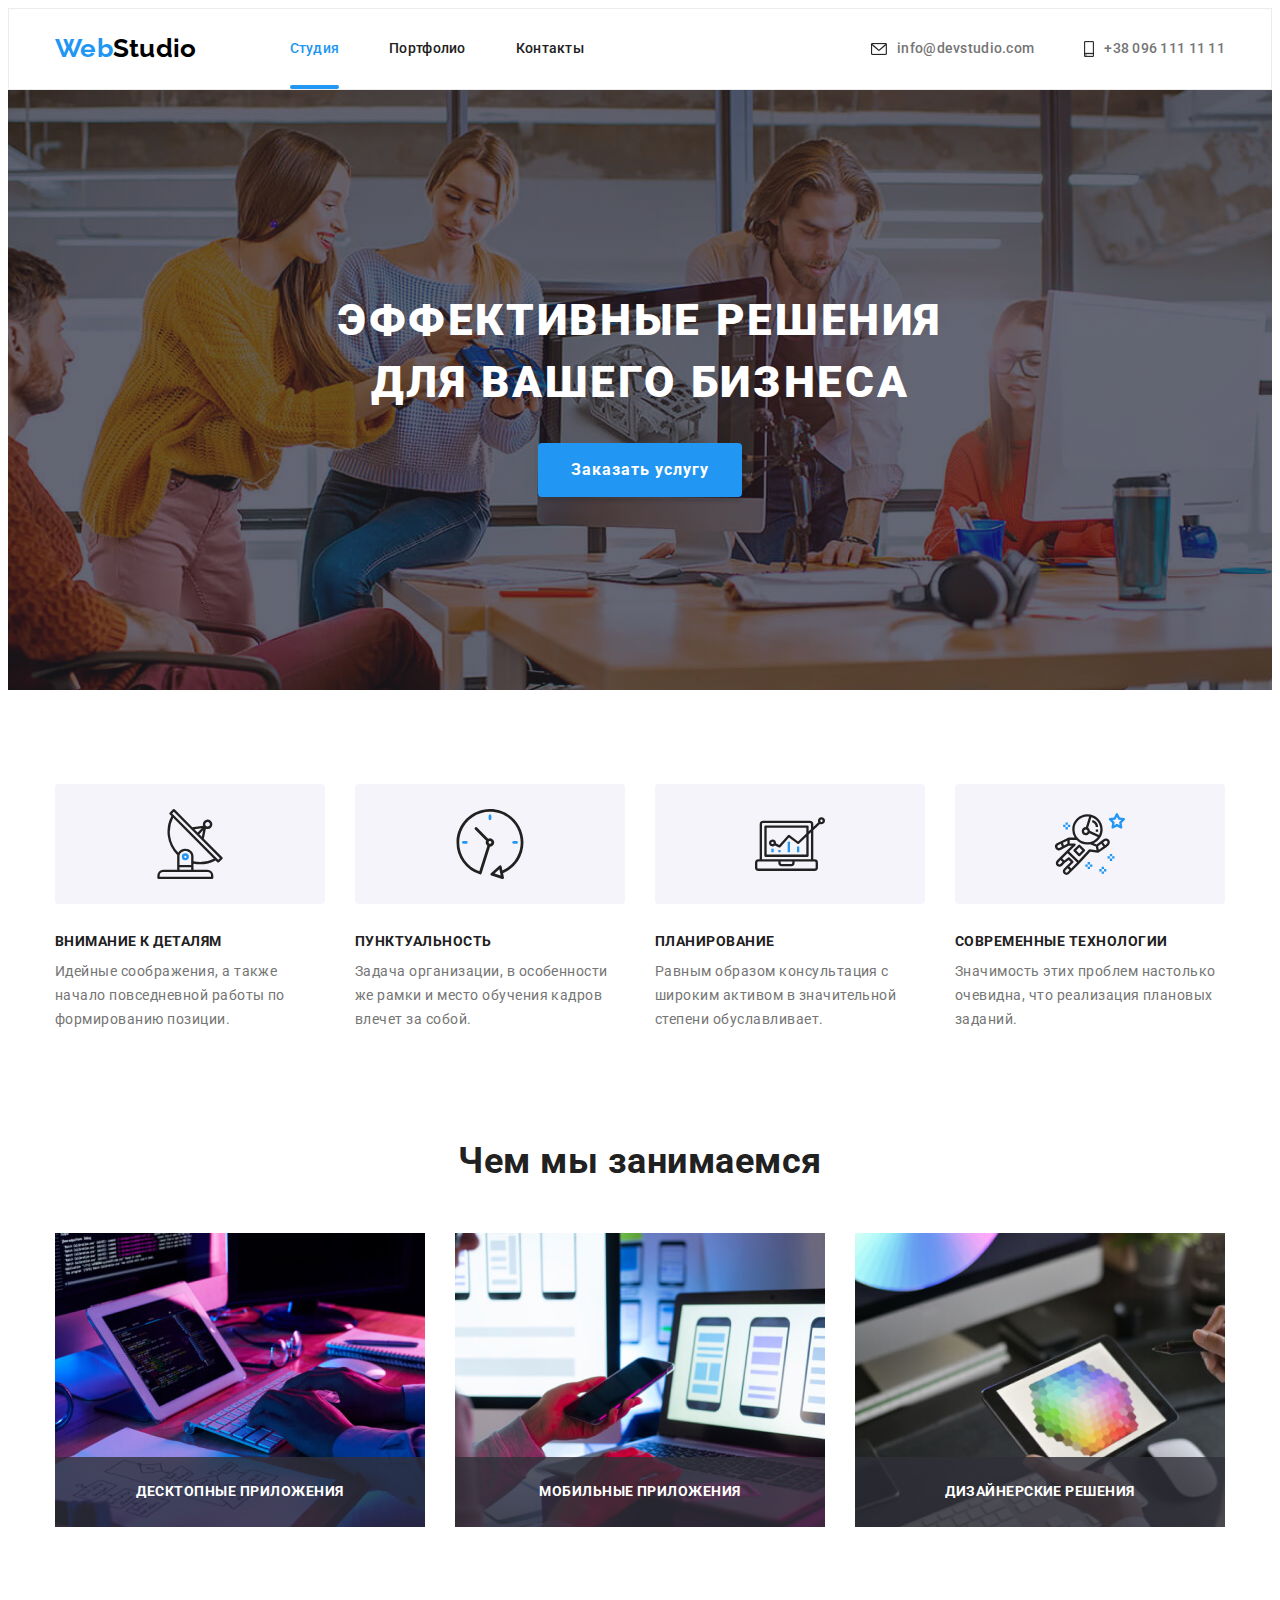
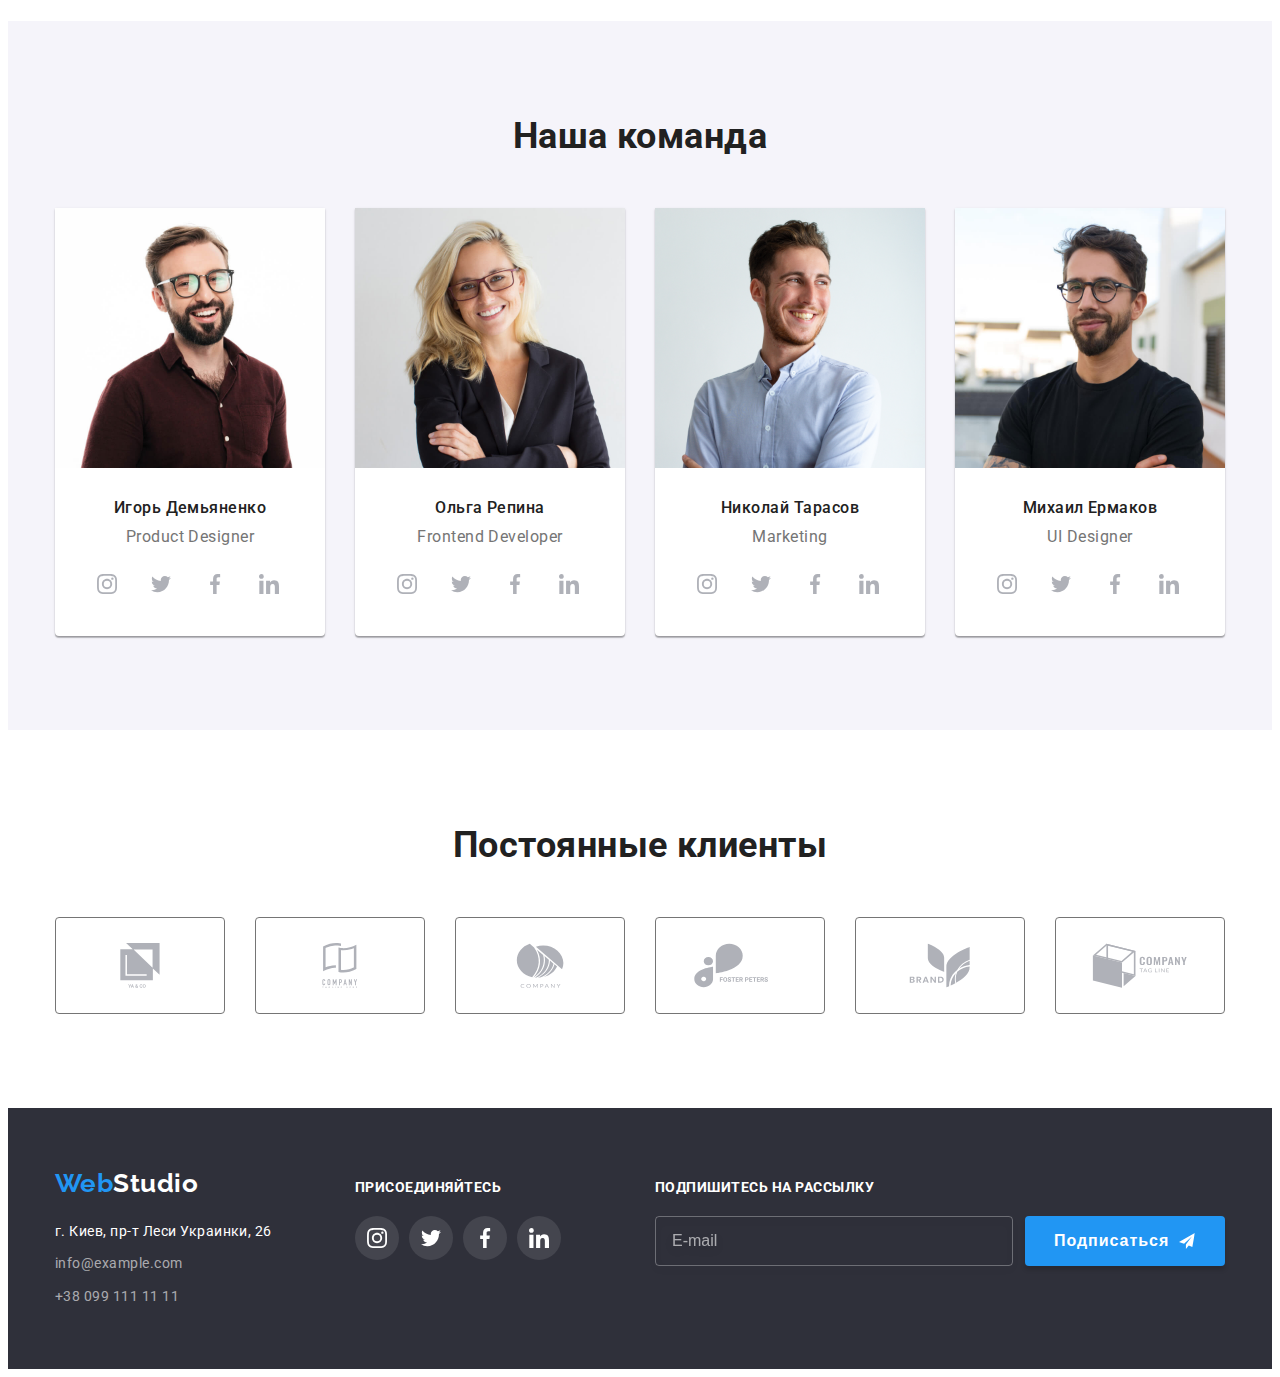
==== commit fc29fca1: "Main part completed" ====
--- a/index.html
+++ b/index.html
@@ -90,43 +90,47 @@
                 </svg>
               </button>
 
-              <form class="modal-form" autocomplete="off">
+              <form autocomplete="off" class="modal-form">
                 <p class="text-modal">
                   Оставьте свои данные, мы вам перезвоним
                 </p>
                 <label class="form-field">
                   Имя
                   <div class="modal-wrapper">
-                    <span class="modal-span-svg">
-                      <svg class="modal-form-svg">
-                        <use href="./images/icons.svg#icon-person"></use>
-                      </svg>
-                    </span>
-                    <input type="text" class="form-input" name="name" />
+                    <input
+                      type="text"
+                      class="form-input"
+                      name="name"
+                      pattern="^[a-zA-ZА-Яа-яЁё\s]+$"
+                    />
+                    <svg class="modal-form-svg">
+                      <use href="./images/icons.svg#icon-person"></use>
+                    </svg>
                   </div>
                 </label>
 
                 <label class="form-field">
                   Телефон
                   <div class="modal-wrapper">
-                    <span class="modal-span-svg">
-                      <svg class="modal-form-svg">
-                        <use href="./images/icons.svg#icon-phone"></use>
-                      </svg>
-                    </span>
-                    <input type="tel" class="form-input" name="phone_number" />
+                    <input
+                      type="tel"
+                      class="form-input"
+                      name="phone_number"
+                      pattern="[0-9]{5,10}"
+                    />
+                    <svg class="modal-form-svg">
+                      <use href="./images/icons.svg#icon-phone"></use>
+                    </svg>
                   </div>
                 </label>
 
                 <label class="form-field">
                   Почта
                   <div class="modal-wrapper">
-                    <span class="modal-span-svg">
-                      <svg class="modal-form-svg">
-                        <use href="./images/icons.svg#icon-email"></use>
-                      </svg>
-                    </span>
                     <input type="email" class="form-input" name="email" />
+                    <svg class="modal-form-svg">
+                      <use href="./images/icons.svg#icon-email"></use>
+                    </svg>
                   </div>
                 </label>
 
@@ -138,16 +142,22 @@
                   ></textarea>
                 </label>
 
-                <label class="checkbox">
-                  <input type="checkbox" name="terms" value="terms" />
+                <input
+                  required
+                  type="checkbox"
+                  name="terms-checkbox"
+                  class="checkbox visually-hidden"
+                  id="checkbox"
+                />
+                <label class="checkbox-label" for="checkbox">
                   Соглашаюсь с рассылкой и принимаю
-                  <a class="terms" href="">Условия договора</a>
-
-                  <span class="checkbox-icon">
-                    <svg class="icon">
-                      <use href="./images/icons.svg#icon-check"></use>
-                    </svg>
-                  </span>
+                  <a
+                    class="terms"
+                    href="#"
+                    target="_blank"
+                    rel="noopener noreferrer"
+                    >Условия договора</a
+                  >
                 </label>
 
                 <button class="modal-submit-btn" type="submit">
@@ -737,24 +747,25 @@
 
         <!-- Подписаться на рассылку в футере -->
         <div class="subscription-footer">
-          <form class="footer-form" autocomplete="off">
+          <form autocomplete="off" class="footer-form">
             <h3 class="section-title-footer">Подпишитесь на рассылку</h3>
-            <label class="form-field">
-              <input
-                type="email"
-                class="form-input"
-                name="email"
-                placeholder="E-mail"
-              />
-            </label>
-            <button class="mail-submit-btn" type="submit">
-              <span class="footer-svg-span"
-                >Подписаться
+            <div>
+              <label class="form-field">
+                <input
+                  type="email"
+                  class="form-input"
+                  name="email"
+                  placeholder="E-mail"
+                />
+              </label>
+
+              <button class="mail-submit-btn" type="submit">
+                Подписаться
                 <svg class="footer-form-svg">
                   <use href="./images/icons.svg#icon-send"></use>
                 </svg>
-              </span>
-            </button>
+              </button>
+            </div>
           </form>
         </div>
       </div>
--- a/css/main.css
+++ b/css/main.css
@@ -8,33 +8,34 @@
    --accent-color: #2196f3;
    --body-hero-color: #fff;
    --title-color: #212121;
-   --footer-contacts-color: rgba(255,255,255,0.6);
+   --footer-contacts-color: rgba(255,255,255,.6);
    --main-text-color: #757575;
    --header-studio-color: #000;
-   --hero-btn-shadow: 0px 4px 4px rgba(0, 0, 0, 0.15);
-   --team-box-shadow: 0px 1px 3px rgba(0, 0, 0, 0.12), 0px 1px 1px rgba(0, 0, 0, 0.14), 0px 2px 1px rgba(0, 0, 0, 0.2);
-   --project-hover: 0px 1px 1px rgba(0, 0, 0, 0.12), 0px 4px 4px rgba(0, 0, 0, 0.06), 1px 4px 6px rgba(0, 0, 0, 0.16);
+   --hero-btn-shadow: 0px 4px 4px rgba(0,0,0,.15);
+   --team-box-shadow: 0px 1px 3px rgba(0,0,0,0.12), 0px 1px 1px rgba(0,0,0,.14), 0px 2px 1px rgba(0,0,0,.2);
+   --project-hover: 0px 1px 1px rgba(0,0,0,.12), 0px 4px 4px rgba(0,0,0,.06), 1px 4px 6px rgba(0,0,0,.16);
    --header-border: #ececec;
    --project-border: #eee;
    --bcg-team-color: #f5f4fa;
    --bcg-footer-color: #2f303a;
    --bcg-hero-color: #c4c4c4;
-   --hero-overlay: rgba(47, 48, 58, 0.4), rgba(47, 48, 58, 0.4);
-   --portfolio-btn-shadow: 0px 3px 1px rgba(0, 0, 0, 0.1), 0px 1px 2px rgba(0, 0, 0, 0.08), 0px 2px 2px rgba(0, 0, 0, 0.12);
+   --hero-overlay: rgba(47,48,58,.4), rgba(47,48,58,.4);
+   --portfolio-btn-shadow: 0px 3px 1px rgba(0,0,0,.1), 0px 1px 2px rgba(0,0,0,.08), 0px 2px 2px rgba(0,0,0,.12);
    --social-icons-team: #afb1b8;
-   --bcg-footer-icons: rgba(255, 255, 255, 0.1);
-   --backdrop-color:  rgba(0, 0, 0, 0.2);
-   --modal-window-shadow: 0px 1px 3px rgba(0, 0, 0, 0.12), 0px 1px 1px rgba(0, 0, 0, 0.14), 0px 2px 1px rgba(0, 0, 0, 0.2);
+   --bcg-footer-icons: rgba(255,255,255,.1);
+   --backdrop-color:  rgba(0,0,0,.2);
+   --modal-window-shadow: 0px 1px 3px rgba(0,0,0,.12), 0px 1px 1px rgba(0,0,0,.14), 0px 2px 1px rgba(0,0,0,.2);
    --modal-close-btn: #0000001A;
    --trans-duration: 250ms;
-   --trans-timing: cubic-bezier(0.4, 0, 0.2, 1);
-   --overlay-portfolio-bcg: rgba(33, 150, 243, 0.9);
-   --overlay-examples-bcg: rgba(47, 48, 58, 0.8);
-   --modal-fields-border: rgba(33, 33, 33, 0.2);
-   --placeholder-modal: rgba(117, 117, 117, 0.5);
-   --placeholder-footer: rgba(255, 255, 255, 0.6);
-   --border-footer-mail: rgba(255, 255, 255, 0.3);
-   --input-footer-mail: drop-shadow(0px 4px 4px rgba(0, 0, 0, 0.15));
+   --trans-timing: cubic-bezier(.4,0,.2,1);
+   --overlay-portfolio-bcg: rgba(33,150,243,.9);
+   --overlay-examples-bcg: rgba(47,48,58,.8);
+   --modal-fields-border: rgba(33,33,33,.2);
+   --placeholder-modal: rgba(117,117,117,.5);
+   --placeholder-footer: rgba(255,255,255,.6);
+   --border-footer-mail: rgba(255,255,255,.3);
+   --input-footer-mail: drop-shadow(0px 4px 4px rgba(0,0,0,.15));
+   --btn-bcg-focus: #188CE8;
 }
 
 /* 
@@ -95,12 +96,12 @@
 }
 
 .header-links {
-   border: 1px solid var(--header-border);
-
    font-size: 14px;
    font-weight: 500;
    line-height: 1.14;
    letter-spacing: .02em;
+
+   border: 1px solid var(--header-border);
 }
 
 .full-logo-header { 
@@ -156,14 +157,16 @@
 .site-nav .current { position: relative; }
 
 .site-nav .current::after {
-   content: "";
-   display: block;
    position: absolute;
    bottom: 0;
+
+   display: block;
    width: 100%;
    height: 4px;
+
    background-color: var(--accent-color);
    border-radius: 2px;
+   content: "";
 }
 
 .contacts-header { 
@@ -186,6 +189,7 @@
 
 .contacts-icon { 
    margin-right: 10px;
+
    stroke: currentColor;
 }
 
@@ -204,6 +208,311 @@
 }
 
 .visually-hidden {
+   position: absolute;
+
+   width: 1px;
+   height: 1px;
+   padding: 0;
+   margin: -1px;
+
+   white-space: nowrap;
+   clip-path: inset(100%);
+   clip: rect(0 0 0 0);
+   overflow: hidden;
+
+   border: 0;
+}
+
+.hero-button,
+.portfolio-button {
+   font-family: inherit;
+   cursor: pointer;
+}
+
+img {
+   display: block;
+   height: auto;
+   max-width: 100%;
+   margin: 0;
+}
+
+/* 
+* Основной контент страницы "Студия" (герой, преимущества, примеры работ и презентация команды)
+*/
+
+/* Герой - главный баннер (слоган и кнопка "Заказать услугу") */ 
+.hero { 
+   height: 600px;
+   max-width: 1600px;
+   padding-top: 200px;
+   padding-bottom: 200px;
+   margin-left: auto;
+   margin-right: auto;
+
+   text-align: center; 
+
+   background-color: var(--bcg-hero-color);
+   background-image: linear-gradient(to top, var(--hero-overlay)), url(../images/hero.jpg);
+   background-position: center;
+   background-repeat: no-repeat;
+   background-size: cover;
+}
+
+.hero-title {
+   margin-bottom: 30px;
+
+   font-size: 44px;
+   font-weight: 900;
+   line-height: 1.4;
+   letter-spacing: .06em;
+   color: var(--body-hero-color);
+   text-transform: uppercase;
+}
+
+.hero-indent { display: block; }
+
+.mail-submit-btn,
+.modal-submit-btn,
+.hero-button {
+   min-width: 200px;
+   padding: 10px 32px;
+
+   font-size: 16px;
+   font-weight: 700;
+   line-height: 2;
+   letter-spacing: .06em;
+   color: var(--body-hero-color);
+   text-align: center;
+
+   background-color: var(--accent-color);
+   border: 1px solid transparent;
+   border-radius: 4px;
+   box-shadow: var(--hero-btn-shadow);
+   transition: background-color var(--trans-duration) var(--trans-timing);
+}
+
+.mail-submit-btn:hover,
+.mail-submit-btn:focus,
+.modal-submit-btn:hover,
+.modal-submit-btn:focus,
+.hero-button:hover,
+.hero-button:focus {
+   background-color: var(--btn-bcg-focus);
+}
+
+/* Модальное окно */
+.backdrop {
+   position: fixed;
+   top: 0;
+   left: 0;
+
+   width: 100%;
+   height: 100%;
+
+   background-color: var(--backdrop-color);
+   opacity: 1;
+   transition: opacity var(--trans-duration) var(--trans-timing);
+}
+
+.backdrop.is-hidden {
+   pointer-events: none;
+
+   opacity: 0;
+   visibility: hidden;
+   transition: opacity var(--trans-duration) var(--trans-timing);
+}
+
+.backdrop.is-hidden .modal {
+   opacity: 0;
+   transform: translate(-50%, -50%) scale(0.9);
+   transition: opacity var(--trans-duration) var(--trans-timing), transform var(--trans-duration) var(--trans-timing);
+}
+
+.modal {
+   position: absolute;
+   top: 50%;
+   left: 50%;
+
+   padding: 40px;
+   width: 100%;
+   max-width: 528px;
+   min-height: 581px;
+
+   background-color: var(--body-hero-color);
+   box-shadow: var(--modal-window-shadow);
+   border-radius: 4px;
+   
+   opacity: 1;
+   transform: translate(-50%, -50%) scale(1);
+   transition: transform var(--trans-duration) var(--trans-timing), opacity var(--trans-duration) var(--trans-timing);
+}
+
+.modal-close {
+   position: absolute;
+   top: 8px;
+   right: 8px;
+
+   display: flex;
+   align-items: center;
+   width: 30px;
+   height: 30px;
+   padding: 6px;
+
+   background-color: var(--body-hero-color);
+   border: 1px solid var(--modal-close-btn);
+   border-radius: 30px;
+   transition: fill var(--trans-duration) var(--trans-timing);
+}
+
+.modal-form-svg,
+.modal-close-svg {
+   width: 18px;
+   height: 18px;
+
+   fill: var(--header-studio-color);
+}
+
+.modal-close:hover .modal-close-svg,
+.modal-close:focus .modal-close-svg {
+   fill: var(--accent-color);
+}
+
+.text-modal {
+   margin: 0;
+
+   font-weight: 700;
+   font-size: 20px;
+   line-height: 1.15;
+   text-align: center;
+   color: var(--title-color);
+}
+
+.form-field {
+   display: inline-block;
+
+   width: 100%;
+   margin-top: 10px;
+
+   font-size: 12px;
+   line-height: 1.16;
+   letter-spacing: .01em;
+   text-align: left; 
+}
+
+.form-field input {
+   height: 40px;
+   padding: 11px 12px 11px 39px;
+}
+
+
+.form-field input:focus:invalid + .modal-form-svg,
+.form-field input:focus:invalid {
+   color: red;
+   fill: red;
+
+   border-color: red;
+}
+
+.form-field input,
+.form-field textarea {
+   width: 100%;
+
+   border: 1px solid var(--modal-fields-border);
+   border-radius: 4px;
+   transition: border var(--trans-duration) var(--trans-timing);
+}
+
+.form-field input:focus,
+.form-field textarea:focus {
+   border: 1px solid var(--accent-color);
+   outline: none;
+}
+
+.form-field input:focus + .modal-form-svg { fill: var(--accent-color); }
+
+.modal-wrapper {
+   position: relative;
+
+   padding-top: 4px;
+}
+
+.modal-form-svg {
+   position: absolute;
+   bottom: 11px;
+   left: 12px;
+
+   fill: var(--title-color);
+}
+
+.comment {
+   display: inline-block;
+
+   margin-bottom: 4px;
+}
+
+.form-field textarea {
+   height: 120px;
+   padding: 12px 16px;
+
+   resize: none;
+}
+
+.form-field textarea::placeholder {
+   font-size: 14px;
+   line-height: 1.14;
+   letter-spacing: .01em;
+   color: var(--placeholder-modal);
+}
+
+.checkbox-label {
+   display: inline-block;
+   justify-content: center;
+
+   margin-top: 20px;
+   margin-bottom: 30px;
+
+   font-size: 14px;
+   line-height: 1.7;
+   text-align: center;
+}
+
+.checkbox-label .terms {
+   color: var(--accent-color);
+}
+
+.checkbox-label::before {
+   display: inline-block;
+
+   width: 16px;
+   height: 15px;
+   margin-right: 5px;
+
+   border: 2px solid var(--title-color);
+   border-radius: 2px;
+   content: "";
+   transform: translateY(15%);
+}
+
+/* фокус на чекбокс не работает, пробовала через .checkbox-label::before:focus, */
+
+.checkbox:checked + .checkbox-label::before {
+   background-color: var(--accent-color);
+   background-image: url("../images/check.svg");
+   background-size: contain;
+   background-position: center;
+   background-repeat: no-repeat;
+   background-origin: border-box;
+   border-color: var(--accent-color);
+}
+
+
+/* Другая попытка была через inline svg
+.checkbox {
+   display: flex;
+   align-items: center;
+   margin-top: 20px;
+   margin-bottom: 30px;
+
    position: absolute;
    width: 1px;
    height: 1px;
@@ -217,267 +526,11 @@
    overflow: hidden;
 }
 
-.hero-button,
-.portfolio-button {
-   font-family: inherit;
-   cursor: pointer;
-}
-
-img {
-   display: block;
-   margin: 0;
-   max-width: 100%;
-   height: auto;
-}
-
-/* 
-* Основной контент страницы "Студия" (герой, преимущества, примеры работ и презентация команды)
-*/
-
-/* Герой - главный баннер (слоган и кнопка "Заказать услугу") */ 
-.hero { 
-   padding-top: 200px;
-   padding-bottom: 200px;
-   max-width: 1600px;
-   height: 600px;
-   margin-left: auto;
-   margin-right: auto;
-
-   text-align: center; 
-
-   background-color: var(--bcg-hero-color);
-   background-image: linear-gradient(to top, var(--hero-overlay)), url(../images/hero.jpg);
-   background-repeat: no-repeat;
-   background-position: center;
-   background-size: cover;
-}
-
-.hero-title {
-   margin-bottom: 30px;
-
-   font-size: 44px;
-   font-weight: 900;
-   line-height: 1.4;
-   letter-spacing: .06em;
-   color: var(--body-hero-color);
-   text-transform: uppercase;
-}
-
-.hero-indent { display: block; }
-
-.mail-submit-btn,
-.modal-submit-btn,
-.hero-button {
-   border-radius: 4px;
-   padding: 10px 32px;
-   min-width: 200px;
-
-   font-size: 16px;
-   font-weight: 700;
-   line-height: 2;
-   letter-spacing: .06em;
-   color: var(--body-hero-color);
-   text-align: center;
-
-   background-color: var(--accent-color);
-   border: 1px solid transparent;
-   box-shadow: var(--hero-btn-shadow);
-   transition: color var(--trans-duration) var(--trans-timing), background-color var(--trans-duration) var(--trans-timing);
-}
-
-.hero-button:hover,
-.hero-button:focus {
-   color: var(--accent-color);
-
-   background-color: var(--body-hero-color);
-}
-
-/* Модальное окно */
-.backdrop {
-   position: fixed;
-   top: 0;
-   left: 0;
-
-   width: 100%;
-   height: 100%;
-
-   opacity: 1;
-   transition: opacity var(--trans-duration) var(--trans-timing);
-   background-color: var(--backdrop-color);
-}
-
-.backdrop.is-hidden {
-   opacity: 0;
-   pointer-events: none;
-   visibility: hidden;
-}
-
-.backdrop.is-hidden .modal {
-   opacity: 0;
-   transform: translate(-50%, -50%) scale(0.9);
-}
-
-.modal {
-   position: absolute;
-   top: 50%;
-   left: 50%;
-   transform: translate(-50%, -50%) scale(1);
-   opacity: 1;
-   padding: 40px;
-
-   width: 100%;
-   max-width: 528px;
-   min-height: 581px;
-
-   box-shadow: var(--modal-window-shadow);
-   border-radius: 4px;
-   background-color: var(--body-hero-color);
-   
-   transition: transform var(--trans-duration) var(--trans-timing), opacity var(--trans-duration) var(--trans-timing);
-}
-
-.modal-close {
-   position: absolute;
-   top: 8px;
-   right: 8px;
-   display: flex;
-   align-items: center;
-   width: 30px;
-   height: 30px;
-   padding: 6px;
-
-   border: 1px solid var(--modal-close-btn);
-   border-radius: 30px;
-   background-color: var(--body-hero-color);
-   transition: fill var(--trans-duration) var(--trans-timing);
-}
-
-.modal-close:hover .modal-close-svg,
-.modal-close:focus .modal-close-svg {
-   fill: var(--accent-color);
-}
-
-.modal-form-svg,
-.modal-close-svg {
-   width: 18px;
-   height: 18px;
-
-   fill: var(--header-studio-color);
-}
-
-.text-modal {
-   font-weight: 700;
-   font-size: 20px;
-   line-height: 1.15;
-   text-align: center;
-   margin: 0;
-
-   color: var(--title-color);
-}
-
-.form-field {
-   display: inline-block;
-   text-align: left; 
-   margin-top: 10px;
-   width: 100%;
-   
-   font-size: 12px;
-   line-height: 1.16;
-   letter-spacing: .01em;
-}
-
-.form-field input {
-   height: 40px;
-   padding: 11px 12px 11px 39px;
-}
-
-.form-field input,
-.form-field textarea {
-   border: 1px solid var(--modal-fields-border);
-   border-radius: 4px;
-   width: 100%;
-}
-
-.modal-wrapper {
-   position: relative;
-   padding-top: 4px;
-}
-
-.modal-span-svg {
-   position: absolute;
-   display: inline-block;
-   padding: 11px 0 11px 12px;
-   fill: var(--title-color);
-}
-
-.comment {
-   display: inline-block;
-   margin-bottom: 4px;
-}
-
-.form-field textarea {
-   resize: none;
-   height: 120px;
-   padding: 12px 16px;
-}
-
-.form-field textarea::placeholder {
-   font-size: 14px;
-   line-height: 1.14;
-   letter-spacing: .01em;
-
-   color: var(--placeholder-modal);
-}
-
-.checkbox {
-   display: inline-block;
-   text-align: center;
-   justify-content: center;
-   margin-top: 20px;
-   margin-bottom: 30px;
-
-   font-size: 14px;
-   line-height: 1.7;
-}
-
-.checkbox .terms {
-   color: var(--accent-color);
-}
-
-/*
-.checkbox {
-   display: flex;
-   align-items: center;
-   margin-top: 20px;
-   margin-bottom: 30px;
-
-   position: absolute;
-   width: 1px;
-   height: 1px;
-   margin: -1px;
-   border: 0;
-   padding: 0;
-
-   white-space: nowrap;
-   clip-path: inset(100%);
-   clip: rect(0 0 0 0);
-   overflow: hidden;
-}
-
-.checkbox-icon {
+.icon {
    position: relative;
    padding-right: 7px;
    top: 0;
    left: 0;
-}
-
-.icon {
-   width: 16px;
-   height: 15px;
-   display: inline-block;
-
-   border: 2px solid var(--title-color);
-   border-radius: 2px;
 }
 
 .checkbox:checked + .icon {
@@ -488,7 +541,6 @@
    background-size: contain;
    background-origin: border-box;
 }
-
 */
 
 
@@ -501,19 +553,18 @@
 .benefits .item:not(:last-child) { margin-right: 30px; }
 
 .thumb-benefits { 
-   height: 120px;
    display: flex;
    align-items: center;
    justify-content: center;
+
+   height: 120px;
    margin-bottom: 30px;
+
+   background-color: var(--bcg-team-color); 
    border-radius: 4px;
-
-   background-color: var(--bcg-team-color); 
-}
-
-.benefits-icons-svg {
-   height: 70px;
-}
+}
+
+.benefits-icons-svg { height: 70px; }
 
 .overlay-examples-text,
 .section-title-benefits {
@@ -545,18 +596,21 @@
 
 .overlay-examples {
    position: absolute;
-   text-align: center;
    bottom: 0;
    left: 0;
+
    width: 100%;
    padding-top: 27px;
    padding-bottom: 27px;
-   
+
+   text-align: center;
+
    background-color: var(--overlay-examples-bcg);
 }
 
 .overlay-examples-text {
    margin: 0;
+
    color: var(--body-hero-color);
 }
 
@@ -568,16 +622,15 @@
 .team-card { 
    width: 270px;
    margin-right: 0;
+
+   background: var(--body-hero-color);
+   border-radius: 0px 0px 4px 4px;
    box-shadow: var(--team-box-shadow);
-   border-radius: 0px 0px 4px 4px;
-   background: var(--body-hero-color);
-}
-
-.team-card:not(:last-child) { margin-right: 30px;}
-
-.section-team-description {
-   padding: 30px;
-}
+}
+
+.team-card:not(:last-child) { margin-right: 30px; }
+
+.section-team-description { padding: 30px; }
 
 .section-title-team {
    font-size: 16px;
@@ -612,8 +665,8 @@
    justify-content: center;
    width: 44px;
    height: 44px;
+
    border-radius: 50%;
-
    transition: fill var(--trans-duration) var(--trans-timing), background-color var(--trans-duration) var(--trans-timing);
 }
 
@@ -645,10 +698,10 @@
 
 .client-card {
    width: 170px;
+
    border: 1px solid var(--main-text-color);
+   border-radius: 4px;
    box-sizing: border-box;
-   border-radius: 4px;
-
    transition: border-color var(--trans-duration) var(--trans-timing);
 }
 
@@ -691,13 +744,15 @@
 }
 
 .footer-links .container { 
+   display: flex;
    width: 1200px;
-   display: flex;
    align-items: baseline;
    flex-wrap: nowrap;
 
    font-family: var(--main-font); 
 }
+
+.social-media-footer { margin-right: 30px; }
 
 .address,
 .social-media-footer {
@@ -776,42 +831,56 @@
 
 /* Подписаться на рассылку в футере */
 .subscription-footer {
-   margin-left: 30px;
+   margin-left: auto;
 }
 
 .footer-form .form-field { margin-top: 0; }
 
+.footer-form div { 
+   display: flex;
+   align-items: center;
+}
+
 .footer-form input {
-   background: transparent;
    width: 358px;
    height: 50px;
+   padding: 15px 16px;
+
+   background: transparent;
    border: 1px solid var(--border-footer-mail);
+   border-radius: 4px;
+   outline: none;
    filter: var(--input-footer-mail);
-   border-radius: 4px;
-   padding: 15px 16px;
-   position: relative;
-}
-
+   transition: border var(--trans-duration) var(--trans-timing);
+}
+
+.footer-form input,
 .footer-form input::placeholder {
    font-size: 16px;
    line-height: 1.25;
-
    color: var(--placeholder-footer);
 }
 
+.footer-form input:focus {
+   border: 1px solid var(--accent-color);
+}
+
 .mail-submit-btn {
-   position: absolute;
-   margin-left: 12px;
+   display: flex;
+   justify-content: center;
+   align-items: center;
+   width: 200px;
+   height: 50px;
    padding-left: 28px;
    padding-right: 29px;
-   width: 200px;
-   height: 50px;
-   display: inline-block;
-   justify-content: center;
-}
-
-.footer-svg-span {
-   text-align: left;
+   margin-left: 12px;
+}
+
+.mail-submit-btn::after .footer-form-svg {
+   width: 24px;
+   height: 24px;
+
+   content: "";
 }
 
 .footer-form-svg {
@@ -829,8 +898,8 @@
 .filter { 
    display: flex;
    justify-content: center;
-
    margin-bottom: 50px;
+
    text-align: center; 
 }
 
@@ -838,9 +907,8 @@
 
 .portfolio-button {
    display: inline-block;
-   border-radius: 4px;
+   min-width: 73px;
    padding: 6px 22px;
-   min-width: 73px;
 
    font-size: 16px;
    font-weight: 500;
@@ -850,6 +918,7 @@
 
    background-color: var(--bcg-team-color);
    border: 1px solid transparent;
+   border-radius: 4px;
    transition: color var(--trans-duration) var(--trans-timing), background-color var(--trans-duration) var(--trans-timing), box-shadow var(--trans-duration) var(--trans-timing);
 }
 
@@ -917,20 +986,21 @@
 
 .flex-img { 
    position: relative; 
+
    overflow: hidden;
 }
 
 .overlay-project {
    position: absolute;
-   content: "";
    top: 0;
+
    display: inline-block;
    width: 100%;
    height: 100%;
+   padding: 63px 24px;
+
    opacity: 0;
-   padding: 63px 24px;
-
-
+   content: "";
    transform: translateY(100%);
    background-color: var(--overlay-portfolio-bcg);
    transition: opacity var(--trans-duration) var(--trans-timing), transform var(--trans-duration) var(--trans-timing);
@@ -938,8 +1008,8 @@
 
 .flex-element-link:hover .overlay-project,
 .flex-element-link:focus .overlay-project {
+   opacity: 1;
    transform: translateY(0);
-   opacity: 1;
 }
 
 .overlay-project-text {
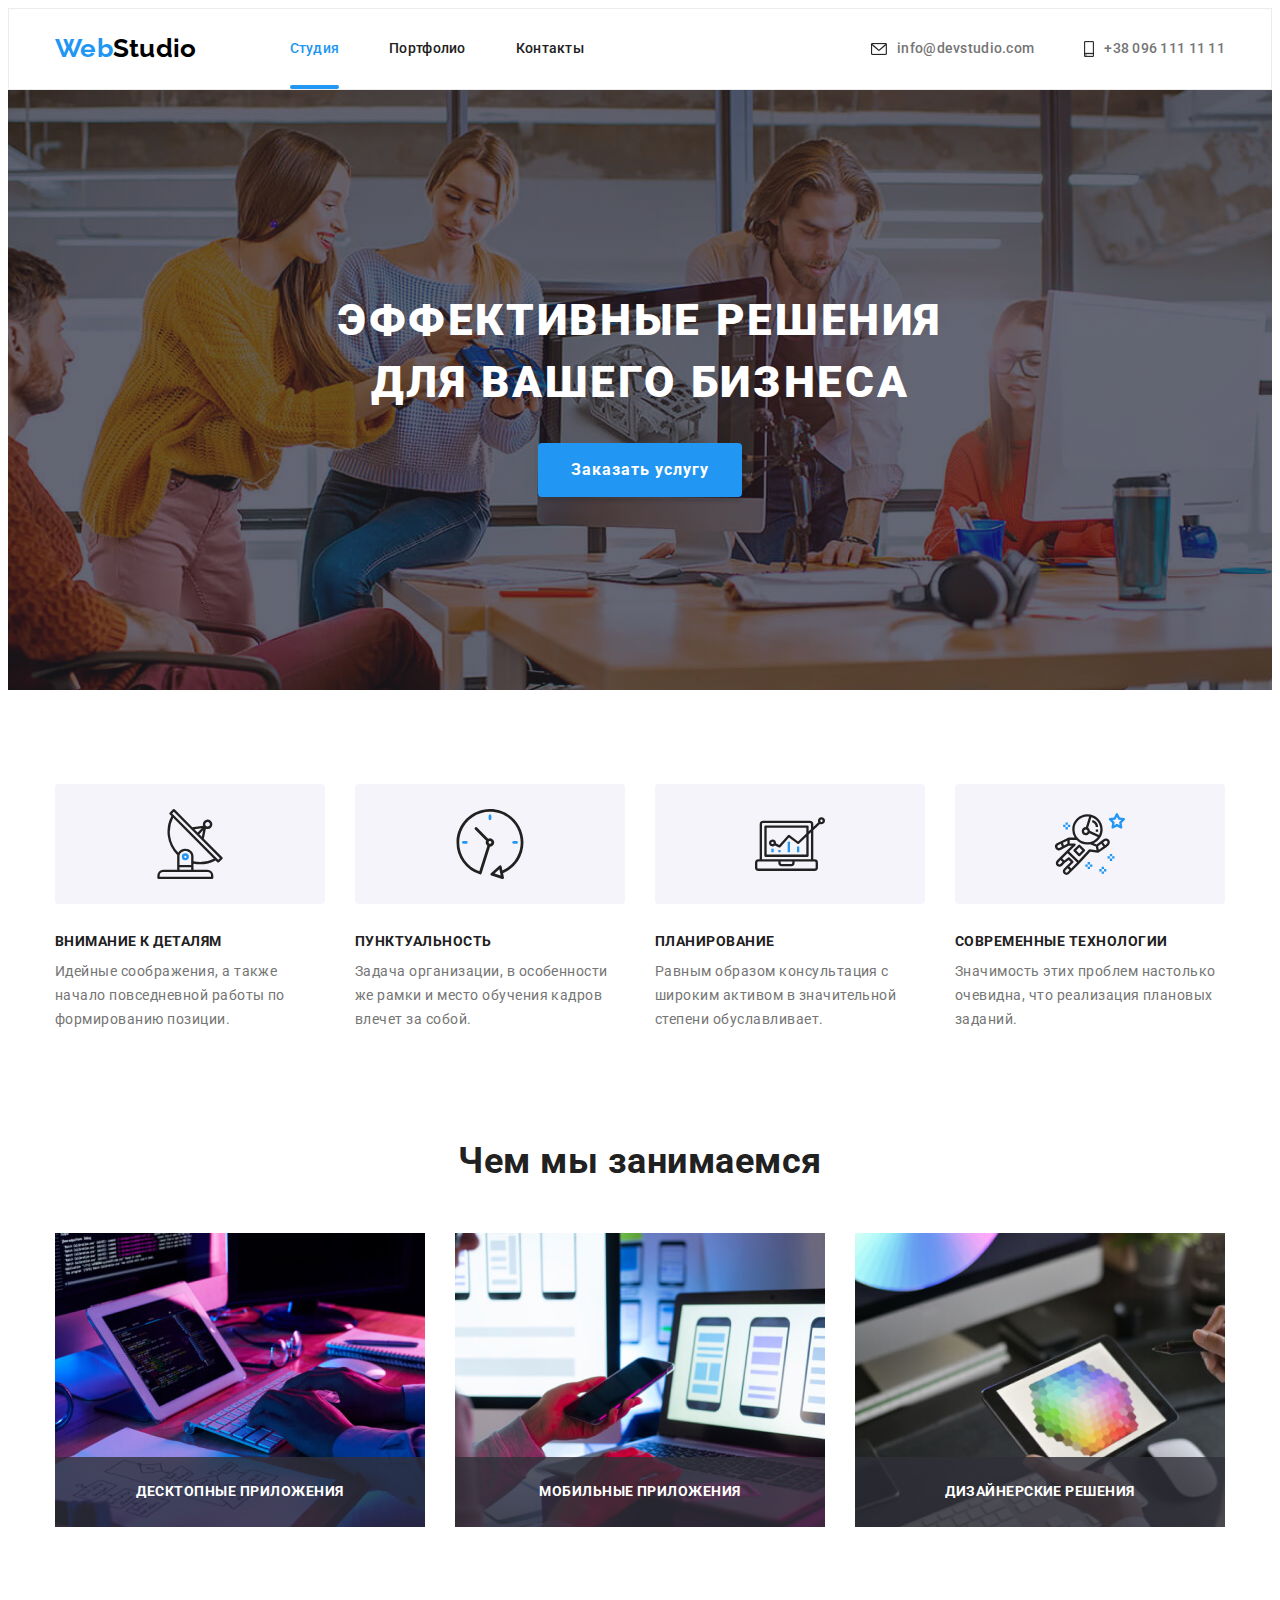
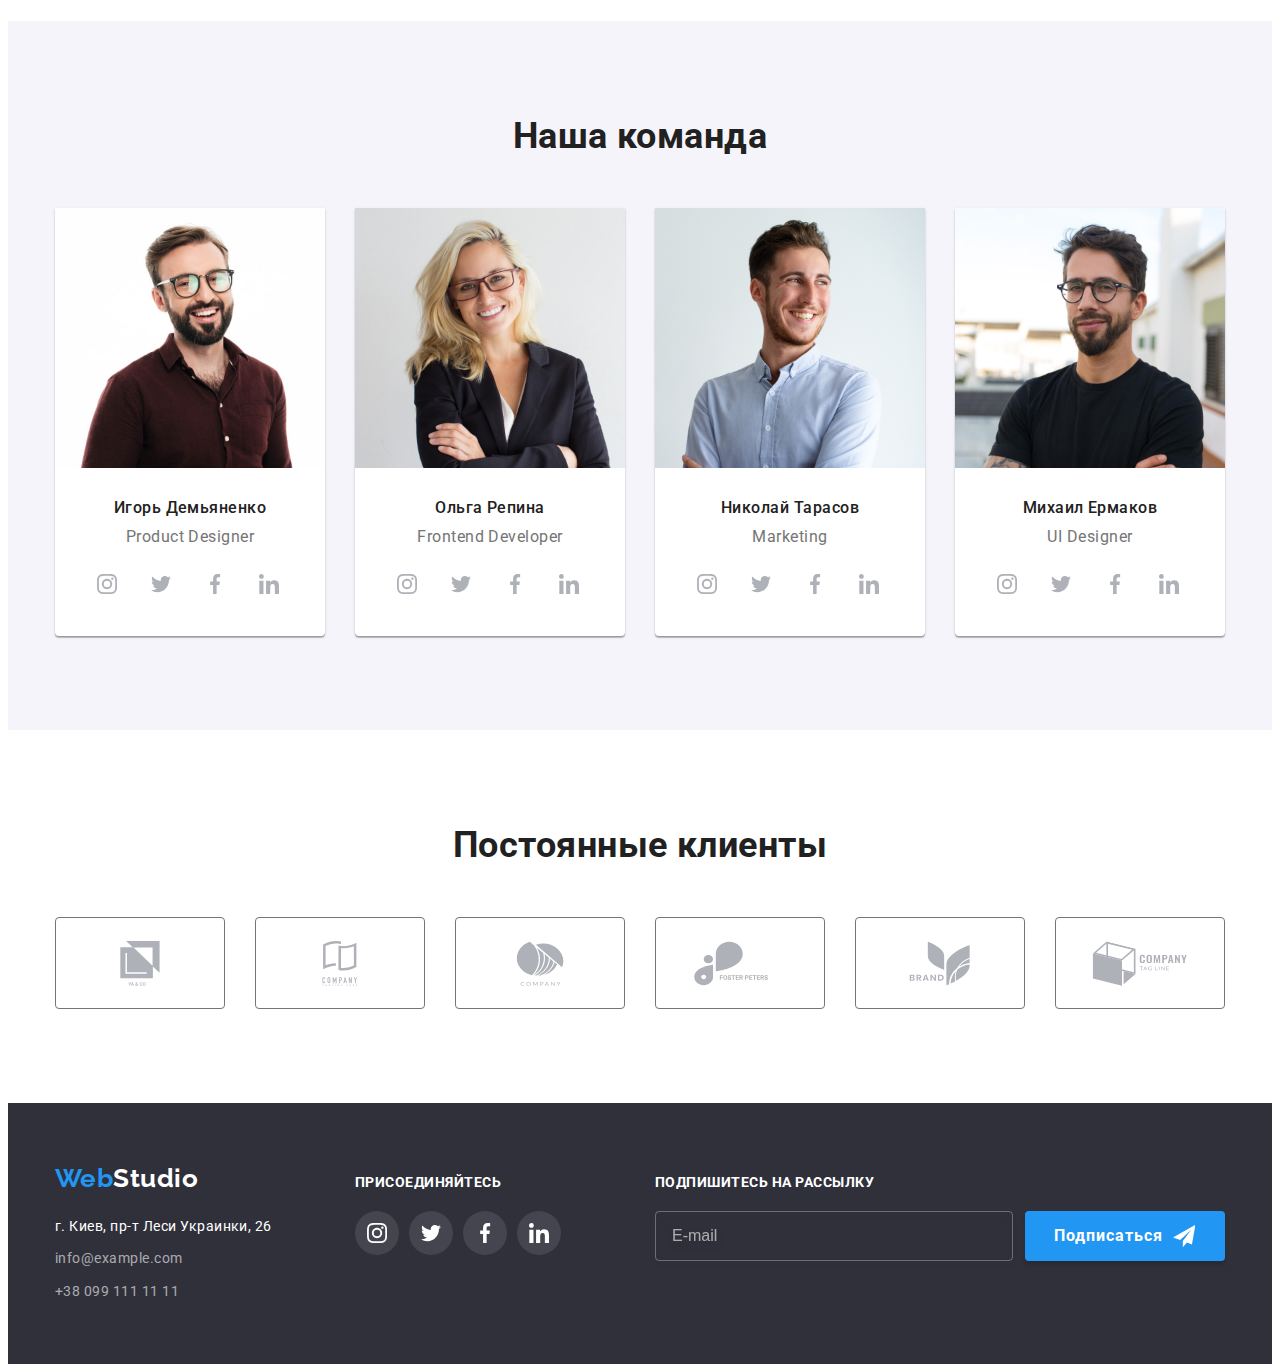
==== commit 76f396d1: "Mistakes corrected" ====
--- a/index.html
+++ b/index.html
@@ -25,11 +25,9 @@
       <div class="container full-nav">
         <nav class="main-nav">
           <!-- Лого сайта -->
-          <div class="full-logo-header">
-            <a href="./index.html" lang="en" class="logo-accent link"
-              >Web<span class="logo-header link">Studio</span></a
-            >
-          </div>
+          <a href="./index.html" lang="en" class="logo-accent link"
+            >Web<span class="logo-header link">Studio</span></a
+          >
 
           <!-- Навигация на другие страницы -->
           <ul class="site-nav list">
@@ -75,97 +73,6 @@
           <button data-modal-open type="button" class="hero-button">
             Заказать услугу
           </button>
-
-          <!-- Модальное окно -->
-          <div data-modal class="backdrop is-hidden">
-            <div class="modal">
-              <button
-                data-modal-close
-                class="modal-close"
-                aria-label="Закрыть"
-                type="submit"
-              >
-                <svg class="modal-close-svg">
-                  <use href="./images/icons.svg#icon-close"></use>
-                </svg>
-              </button>
-
-              <form autocomplete="off" class="modal-form">
-                <p class="text-modal">
-                  Оставьте свои данные, мы вам перезвоним
-                </p>
-                <label class="form-field">
-                  Имя
-                  <div class="modal-wrapper">
-                    <input
-                      type="text"
-                      class="form-input"
-                      name="name"
-                      pattern="^[a-zA-ZА-Яа-яЁё\s]+$"
-                    />
-                    <svg class="modal-form-svg">
-                      <use href="./images/icons.svg#icon-person"></use>
-                    </svg>
-                  </div>
-                </label>
-
-                <label class="form-field">
-                  Телефон
-                  <div class="modal-wrapper">
-                    <input
-                      type="tel"
-                      class="form-input"
-                      name="phone_number"
-                      pattern="[0-9]{5,10}"
-                    />
-                    <svg class="modal-form-svg">
-                      <use href="./images/icons.svg#icon-phone"></use>
-                    </svg>
-                  </div>
-                </label>
-
-                <label class="form-field">
-                  Почта
-                  <div class="modal-wrapper">
-                    <input type="email" class="form-input" name="email" />
-                    <svg class="modal-form-svg">
-                      <use href="./images/icons.svg#icon-email"></use>
-                    </svg>
-                  </div>
-                </label>
-
-                <label class="form-field">
-                  <span class="comment">Комментарий</span>
-                  <textarea
-                    name="comment"
-                    placeholder="Введите текст"
-                  ></textarea>
-                </label>
-
-                <input
-                  required
-                  type="checkbox"
-                  name="terms-checkbox"
-                  class="checkbox visually-hidden"
-                  id="checkbox"
-                />
-                <label class="checkbox-label" for="checkbox">
-                  Соглашаюсь с рассылкой и принимаю
-                  <a
-                    class="terms"
-                    href="#"
-                    target="_blank"
-                    rel="noopener noreferrer"
-                    >Условия договора</a
-                  >
-                </label>
-
-                <button class="modal-submit-btn" type="submit">
-                  Отправить
-                </button>
-              </form>
-            </div>
-          </div>
         </div>
       </section>
 
@@ -688,7 +595,7 @@
 
         <!-- Ссылки на соц. сети -->
         <div class="social-media-footer">
-          <h3 class="section-title-footer">присоединяйтесь</h3>
+          <p class="social-media-text">присоединяйтесь</p>
           <ul class="social-icons-footer list">
             <li class="social-icons-item">
               <a
@@ -748,7 +655,7 @@
         <!-- Подписаться на рассылку в футере -->
         <div class="subscription-footer">
           <form autocomplete="off" class="footer-form">
-            <h3 class="section-title-footer">Подпишитесь на рассылку</h3>
+            <p class="social-media-text">Подпишитесь на рассылку</p>
             <div>
               <label class="form-field">
                 <input
@@ -770,6 +677,86 @@
         </div>
       </div>
     </footer>
+
+    <!-- Модальное окно -->
+    <div data-modal class="backdrop is-hidden">
+      <div class="modal">
+        <button
+          data-modal-close
+          class="modal-close"
+          aria-label="Закрыть"
+          type="submit"
+        >
+          <svg class="modal-close-svg">
+            <use href="./images/icons.svg#icon-close"></use>
+          </svg>
+        </button>
+
+        <form autocomplete="off" class="modal-form">
+          <p class="text-modal">Оставьте свои данные, мы вам перезвоним</p>
+          <label class="form-field">
+            Имя
+            <span class="modal-wrapper">
+              <input
+                type="text"
+                class="form-input"
+                name="name"
+                pattern="^[a-zA-ZА-Яа-яЁё\s]+$"
+              />
+              <svg class="modal-form-svg">
+                <use href="./images/icons.svg#icon-person"></use>
+              </svg>
+            </span>
+          </label>
+
+          <label class="form-field">
+            Телефон
+            <span class="modal-wrapper">
+              <input
+                type="tel"
+                class="form-input"
+                name="phone_number"
+                pattern="[0-9]{5,10}"
+              />
+              <svg class="modal-form-svg">
+                <use href="./images/icons.svg#icon-phone"></use>
+              </svg>
+            </span>
+          </label>
+
+          <label class="form-field">
+            Почта
+            <span class="modal-wrapper">
+              <input type="email" class="form-input" name="email" />
+              <svg class="modal-form-svg">
+                <use href="./images/icons.svg#icon-email"></use>
+              </svg>
+            </span>
+          </label>
+
+          <label class="form-field">
+            <span class="comment">Комментарий</span>
+            <textarea name="comment" placeholder="Введите текст"></textarea>
+          </label>
+
+          <input
+            required
+            type="checkbox"
+            name="terms-checkbox"
+            class="checkbox visually-hidden"
+            id="checkbox"
+          />
+          <label class="checkbox-label" for="checkbox">
+            Соглашаюсь с рассылкой и принимаю
+            <a class="terms" href="#" target="_blank" rel="noopener noreferrer"
+              >Условия договора</a
+            >
+          </label>
+
+          <button class="modal-submit-btn" type="submit">Отправить</button>
+        </form>
+      </div>
+    </div>
     <script src="./js/modal.js"></script>
   </body>
 </html>
--- a/css/main.css
+++ b/css/main.css
@@ -104,12 +104,10 @@
    border: 1px solid var(--header-border);
 }
 
-.full-logo-header { 
+.logo-accent {
    padding-top: 24px;
    padding-bottom: 25px;
-}
-
-.logo-accent {
+
    font-family: var(--logo-font);
    font-size: 26px;
    font-weight: 700;
@@ -223,12 +221,6 @@
    border: 0;
 }
 
-.hero-button,
-.portfolio-button {
-   font-family: inherit;
-   cursor: pointer;
-}
-
 img {
    display: block;
    height: auto;
@@ -271,18 +263,21 @@
 
 .hero-indent { display: block; }
 
+.portfolio-button,
 .mail-submit-btn,
 .modal-submit-btn,
 .hero-button {
    min-width: 200px;
    padding: 10px 32px;
 
+   font-family: inherit;
    font-size: 16px;
    font-weight: 700;
    line-height: 2;
    letter-spacing: .06em;
    color: var(--body-hero-color);
    text-align: center;
+   cursor: pointer;
 
    background-color: var(--accent-color);
    border: 1px solid transparent;
@@ -300,6 +295,347 @@
    background-color: var(--btn-bcg-focus);
 }
 
+/* Преимущества работы со студией */
+.benefits { display: flex; }
+
+.benefits .item { width: 270px; }
+
+.benefits .item:not(:last-child) { margin-right: 30px; }
+
+.thumb-benefits { 
+   display: flex;
+   align-items: center;
+   justify-content: center;
+
+   height: 120px;
+   margin-bottom: 30px;
+
+   background-color: var(--bcg-team-color); 
+   border-radius: 4px;
+}
+
+.benefits-icons-svg { height: 70px; }
+
+.overlay-examples-text,
+.section-title-benefits {
+   font-size: 14px;
+   font-weight: 700;
+   line-height: 1.14;
+   color: var(--title-color);
+   text-transform: uppercase;
+}
+
+.section-title-benefits,
+.section-title-team {
+   margin-bottom: 10px;
+}
+
+.section-text-benefits {
+   font-size: 14px;
+   line-height: 1.7;   
+}
+
+/* Примеры работ */
+.examples { padding-top: 0; }
+
+.examples .list { display: flex; }
+
+.examples-element:not(:last-child) { margin-right: 30px; }
+
+.examples-element { position: relative; }
+
+.overlay-examples {
+   position: absolute;
+   bottom: 0;
+   left: 0;
+
+   display: flex;
+   align-items: center;
+   justify-content: center;
+   width: 100%;
+   height: 70px;
+
+   background-color: var(--overlay-examples-bcg);
+}
+
+.overlay-examples-text {
+   margin: 0;
+
+   color: var(--body-hero-color);
+}
+
+/* Команда - секция с именами, должностями и фото */
+.team { background-color: var(--bcg-team-color); }
+
+.team .list { display: flex; }
+
+.team-card { 
+   width: 270px;
+   margin-right: 0;
+
+   background: var(--body-hero-color);
+   border-radius: 0px 0px 4px 4px;
+   box-shadow: var(--team-box-shadow);
+}
+
+.team-card:not(:last-child) { margin-right: 30px; }
+
+.section-team-description { padding: 30px; }
+
+.section-title-team {
+   font-size: 16px;
+   font-weight: 500;
+   line-height: 1.2;
+   color: var(--title-color);
+   text-align: center;
+}
+
+.section-text-team {
+   margin-bottom: 16px;
+
+   font-size: 16px;
+   line-height: 1.2;
+   text-align: center;
+}
+
+/* Ссылки на соц. сети в команде */
+.social-icons-footer,
+.social-icons {
+   display: inline-flex;
+   padding-left: 0;
+
+   list-style: none; 
+}
+
+.social-icons-item:not(:last-child) { margin-right: 10px; }
+
+.social-icons-link {
+   display: flex;
+   align-items: center;
+   justify-content: center;
+   width: 44px;
+   height: 44px;
+
+   border-radius: 50%;
+   transition: fill var(--trans-duration) var(--trans-timing), background-color var(--trans-duration) var(--trans-timing);
+}
+
+.social-icons-svg {
+   width: 20px;
+   height: 20px;
+
+   fill: var(--social-icons-team);
+
+   transition: fill var(--trans-duration) var(--trans-timing);
+}
+
+.social-icons-link:hover .social-icons-svg, 
+.social-icons-link:focus .social-icons-svg { 
+   fill: var(--body-hero-color); 
+}
+
+.social-icons-link:hover,
+.social-icons-link:focus { 
+   background-color: var(--accent-color); 
+}
+
+/* Постоянные клиенты */
+.clients {
+   display: flex;
+   align-items: center;
+   justify-content: center;
+}
+
+.client-card:not(:last-child) { margin-right: 30px; }
+
+.client-card-link {
+   display: flex;
+   align-items: center;
+   justify-content: center;
+   height: 92px;
+   width: 170px;
+
+   border: 1px solid var(--main-text-color);
+   box-sizing: border-box;
+   border-radius: 4px;
+   transition: fill var(--trans-duration) var(--trans-timing), border-color var(--trans-duration) var(--trans-timing);
+}
+
+.client-icons-svg { 
+   width: 106px;
+   height: 45px;
+
+   fill: var(--social-icons-team);
+   transition: fill var(--trans-duration) var(--trans-timing);
+}
+
+.client-card-link:hover,
+.client-card-link:focus,
+.client-card-link:hover .client-icons-svg,
+.client-card-link:focus .client-icons-svg { 
+   fill: var(--accent-color); 
+   border-color: var(--accent-color);
+}
+
+/* 
+* Общие стили для футера (лого, ссылки с адресом и контактами)
+*/
+
+.footer-links {
+   padding: 60px 15px;
+   margin: 0 auto;
+
+   background-color: var(--bcg-footer-color);
+}
+
+.footer-links .container { 
+   display: flex;
+   width: 1200px;
+   align-items: baseline;
+   flex-wrap: nowrap;
+
+   font-family: var(--main-font); 
+}
+
+.social-media-footer { margin-right: 30px; }
+
+.address,
+.social-media-footer {
+   width: 270px;
+}
+
+.footer-links .address { 
+   margin-right: 30px; 
+}
+
+.full-logo-footer { 
+   margin-bottom: 20px;
+}
+
+.logo-footer {
+   font-family: var(--logo-font);
+   font-size: 26px;
+   font-weight: 700;
+   line-height: 1.2;
+}
+
+.map-link,
+.logo-footer {
+   color: var(--body-hero-color);
+
+   transition: color var(--trans-duration) var(--trans-timing);
+}
+
+.contacts-footer { margin-top: 9px; }
+
+.contacts-footer .link { 
+   color: var(--footer-contacts-color); 
+
+   transition: color var(--trans-duration) var(--trans-timing);
+}
+
+.map-link,
+.contacts-footer {
+   font-size: 14px;
+   font-style: normal;
+   line-height: 1.7;
+}
+
+.logo-footer:hover,
+.logo-footer:focus,
+.map-link:hover,
+.map-link:focus,
+.contacts-footer .link:hover,
+.contacts-footer .link:focus {
+   color: var(--accent-color);
+}
+
+/* Ссылки на соц. сети в футере */
+.social-media-text {
+   margin-bottom: 20px;
+
+   font-style: normal;
+   font-size: 14px;
+   font-weight: 700;
+   line-height: 1.17;
+   color: var(--body-hero-color);
+   text-transform: uppercase;
+}
+
+.social-icons-footer .social-icons-svg { fill: var(--body-hero-color); }
+
+.social-icons-footer .social-icons-link { 
+   background-color: var(--bcg-footer-icons); 
+   transition: background-color var(--trans-duration) var(--trans-timing);
+}
+
+.social-icons-link:hover,
+.social-icons-link:focus { 
+   background-color: var(--accent-color); 
+}
+
+/* Подписаться на рассылку в футере */
+.subscription-footer {
+   margin-left: auto;
+}
+
+.footer-form .form-field { margin-top: 0; }
+
+.footer-form div { 
+   display: flex;
+   align-items: center;
+}
+
+.footer-form .form-input {
+   width: 358px;
+   height: 50px;
+   padding: 15px 16px;
+
+   background: transparent;
+   border: 1px solid var(--border-footer-mail);
+   border-radius: 4px;
+   outline: none;
+   filter: var(--input-footer-mail);
+   transition: border var(--trans-duration) var(--trans-timing);
+}
+
+.footer-form .form-input,
+.footer-form .form-input::placeholder {
+   font-size: 16px;
+   line-height: 1.25;
+   color: var(--placeholder-footer);
+}
+
+.footer-form .form-input:focus {
+   border: 1px solid var(--accent-color);
+}
+
+.mail-submit-btn {
+   display: flex;
+   justify-content: center;
+   align-items: center;
+   width: 200px;
+   height: 50px;
+   padding-left: 28px;
+   padding-right: 29px;
+   margin-left: 12px;
+}
+
+.mail-submit-btn::after .footer-form-svg {
+   width: 24px;
+   height: 24px;
+
+   content: "";
+}
+
+.footer-form-svg {
+   width: 24px;
+   height: 24px;
+   margin-left: 10px;
+
+   fill: var(--body-hero-color);
+}
+
 /* Модальное окно */
 .backdrop {
    position: fixed;
@@ -319,7 +655,7 @@
 
    opacity: 0;
    visibility: hidden;
-   transition: opacity var(--trans-duration) var(--trans-timing);
+   transition: opacity var(--trans-duration) var(--trans-timing), visibility var(--trans-duration) var(--trans-timing);
 }
 
 .backdrop.is-hidden .modal {
@@ -338,10 +674,11 @@
    max-width: 528px;
    min-height: 581px;
 
+   text-align: center;
+
    background-color: var(--body-hero-color);
    box-shadow: var(--modal-window-shadow);
    border-radius: 4px;
-   
    opacity: 1;
    transform: translate(-50%, -50%) scale(1);
    transition: transform var(--trans-duration) var(--trans-timing), opacity var(--trans-duration) var(--trans-timing);
@@ -357,6 +694,8 @@
    width: 30px;
    height: 30px;
    padding: 6px;
+
+   cursor: pointer;
 
    background-color: var(--body-hero-color);
    border: 1px solid var(--modal-close-btn);
@@ -404,7 +743,6 @@
    padding: 11px 12px 11px 39px;
 }
 
-
 .form-field input:focus:invalid + .modal-form-svg,
 .form-field input:focus:invalid {
    color: red;
@@ -428,10 +766,10 @@
    outline: none;
 }
 
-.form-field input:focus + .modal-form-svg { fill: var(--accent-color); }
-
 .modal-wrapper {
    position: relative;
+
+   display: block;
 
    padding-top: 4px;
 }
@@ -442,7 +780,10 @@
    left: 12px;
 
    fill: var(--title-color);
-}
+   transition: fill var(--trans-duration) var(--trans-timing);
+}
+
+.form-field input:focus + .modal-form-svg { fill: var(--accent-color); }
 
 .comment {
    display: inline-block;
@@ -453,6 +794,7 @@
 .form-field textarea {
    height: 120px;
    padding: 12px 16px;
+   margin-bottom: 20px;
 
    resize: none;
 }
@@ -468,9 +810,6 @@
    display: inline-block;
    justify-content: center;
 
-   margin-top: 20px;
-   margin-bottom: 30px;
-
    font-size: 14px;
    line-height: 1.7;
    text-align: center;
@@ -486,14 +825,15 @@
    width: 16px;
    height: 15px;
    margin-right: 5px;
+
+   cursor: pointer;
 
    border: 2px solid var(--title-color);
    border-radius: 2px;
    content: "";
    transform: translateY(15%);
-}
-
-/* фокус на чекбокс не работает, пробовала через .checkbox-label::before:focus, */
+   transition: border var(--trans-duration) var(--trans-timing);
+}
 
 .checkbox:checked + .checkbox-label::before {
    background-color: var(--accent-color);
@@ -503,393 +843,16 @@
    background-repeat: no-repeat;
    background-origin: border-box;
    border-color: var(--accent-color);
-}
-
-
-/* Другая попытка была через inline svg
-.checkbox {
-   display: flex;
-   align-items: center;
-   margin-top: 20px;
-   margin-bottom: 30px;
-
-   position: absolute;
-   width: 1px;
-   height: 1px;
-   margin: -1px;
-   border: 0;
-   padding: 0;
-
-   white-space: nowrap;
-   clip-path: inset(100%);
-   clip: rect(0 0 0 0);
-   overflow: hidden;
-}
-
-.icon {
-   position: relative;
-   padding-right: 7px;
-   top: 0;
-   left: 0;
-}
-
-.checkbox:checked + .icon {
-   background-color: var(--accent-color);
-   fill: var(--body-hero-color);
-   border-color: var(--accent-color);
-   background-image: url("../images/icons.svg#icon-check");
-   background-size: contain;
-   background-origin: border-box;
-}
-*/
-
-
-
-/* Преимущества работы со студией */
-.benefits { display: flex; }
-
-.benefits .item { width: 270px; }
-
-.benefits .item:not(:last-child) { margin-right: 30px; }
-
-.thumb-benefits { 
-   display: flex;
-   align-items: center;
-   justify-content: center;
-
-   height: 120px;
-   margin-bottom: 30px;
-
-   background-color: var(--bcg-team-color); 
-   border-radius: 4px;
-}
-
-.benefits-icons-svg { height: 70px; }
-
-.overlay-examples-text,
-.section-title-benefits {
-   font-size: 14px;
-   font-weight: 700;
-   line-height: 1.14;
-   color: var(--title-color);
-   text-transform: uppercase;
-}
-
-.section-title-benefits,
-.section-title-team {
-   margin-bottom: 10px;
-}
-
-.section-text-benefits {
-   font-size: 14px;
-   line-height: 1.7;   
-}
-
-/* Примеры работ */
-.examples { padding-top: 0; }
-
-.examples .list { display: flex; }
-
-.examples-element:not(:last-child) { margin-right: 30px; }
-
-.examples-element { position: relative; }
-
-.overlay-examples {
-   position: absolute;
-   bottom: 0;
-   left: 0;
-
-   width: 100%;
-   padding-top: 27px;
-   padding-bottom: 27px;
-
-   text-align: center;
-
-   background-color: var(--overlay-examples-bcg);
-}
-
-.overlay-examples-text {
-   margin: 0;
-
-   color: var(--body-hero-color);
-}
-
-/* Команда - секция с именами, должностями и фото */
-.team { background-color: var(--bcg-team-color); }
-
-.team .list { display: flex; }
-
-.team-card { 
-   width: 270px;
-   margin-right: 0;
-
-   background: var(--body-hero-color);
-   border-radius: 0px 0px 4px 4px;
-   box-shadow: var(--team-box-shadow);
-}
-
-.team-card:not(:last-child) { margin-right: 30px; }
-
-.section-team-description { padding: 30px; }
-
-.section-title-team {
-   font-size: 16px;
-   font-weight: 500;
-   line-height: 1.2;
-   color: var(--title-color);
-   text-align: center;
-}
-
-.section-text-team {
-   margin-bottom: 16px;
-
-   font-size: 16px;
-   line-height: 1.2;
-   text-align: center;
-}
-
-/* Ссылки на соц. сети в команде */
-.social-icons-footer,
-.social-icons {
-   display: inline-flex;
-   padding-left: 0;
-
-   list-style: none; 
-}
-
-.social-icons-item:not(:last-child) { margin-right: 10px; }
-
-.social-icons-link {
-   display: flex;
-   align-items: center;
-   justify-content: center;
-   width: 44px;
-   height: 44px;
-
-   border-radius: 50%;
-   transition: fill var(--trans-duration) var(--trans-timing), background-color var(--trans-duration) var(--trans-timing);
-}
-
-.social-icons-svg {
-   width: 20px;
-   height: 20px;
-
-   fill: var(--social-icons-team);
-
-   transition: fill var(--trans-duration) var(--trans-timing);
-}
-
-.social-icons-link:hover .social-icons-svg, 
-.social-icons-link:focus .social-icons-svg { 
-   fill: var(--body-hero-color); 
-}
-
-.social-icons-link:hover,
-.social-icons-link:focus { 
-   background-color: var(--accent-color); 
-}
-
-/* Постоянные клиенты */
-.clients {
-   display: flex;
-   align-items: center;
-   justify-content: center;
-}
-
-.client-card {
-   width: 170px;
-
-   border: 1px solid var(--main-text-color);
-   border-radius: 4px;
-   box-sizing: border-box;
-   transition: border-color var(--trans-duration) var(--trans-timing);
-}
-
-.client-card:not(:last-child) { margin-right: 30px; }
-
-.client-card:hover,
-.client-card:focus { 
-   border-color: var(--accent-color); 
-}
-
-.client-card-link {
-   display: flex;
-   padding: 25px 32px;
-
-   transition: fill var(--trans-duration) var(--trans-timing);
-}
-
-.client-icons-svg { 
-   width: 106px;
-   height: 45px;
-
-   fill: var(--social-icons-team);
-   transition: fill var(--trans-duration) var(--trans-timing);
-}
-
-.client-card-link:hover .client-icons-svg,
-.client-card-link:focus .client-icons-svg { 
-   fill: var(--accent-color); 
-}
-
-/* 
-* Общие стили для футера (лого, ссылки с адресом и контактами)
-*/
-
-.footer-links {
-   padding: 60px 15px;
-   margin: 0 auto;
-
-   background-color: var(--bcg-footer-color);
-}
-
-.footer-links .container { 
-   display: flex;
-   width: 1200px;
-   align-items: baseline;
-   flex-wrap: nowrap;
-
-   font-family: var(--main-font); 
-}
-
-.social-media-footer { margin-right: 30px; }
-
-.address,
-.social-media-footer {
-   width: 270px;
-}
-
-.footer-links .address { 
-   margin-right: 30px; 
-}
-
-.full-logo-footer { 
-   margin-bottom: 20px;
-}
-
-.logo-footer {
-   font-family: var(--logo-font);
-   font-size: 26px;
-   font-weight: 700;
-   line-height: 1.2;
-}
-
-.map-link,
-.logo-footer {
-   color: var(--body-hero-color);
-
-   transition: color var(--trans-duration) var(--trans-timing);
-}
-
-.contacts-footer { margin-top: 9px; }
-
-.contacts-footer .link { 
-   color: var(--footer-contacts-color); 
-
-   transition: color var(--trans-duration) var(--trans-timing);
-}
-
-.map-link,
-.contacts-footer {
-   font-size: 14px;
-   font-style: normal;
-   line-height: 1.7;
-}
-
-.logo-footer:hover,
-.logo-footer:focus,
-.map-link:hover,
-.map-link:focus,
-.contacts-footer .link:hover,
-.contacts-footer .link:focus {
-   color: var(--accent-color);
-}
-
-/* Ссылки на соц. сети в футере */
-.section-title-footer {
-   margin-bottom: 20px;
-
-   font-style: normal;
-   font-size: 14px;
-   font-weight: 700;
-   line-height: 1.17;
-   color: var(--body-hero-color);
-   text-transform: uppercase;
-}
-
-.social-icons-footer .social-icons-svg { fill: var(--body-hero-color); }
-
-.social-icons-footer .social-icons-link { 
-   background-color: var(--bcg-footer-icons); 
-   transition: background-color var(--trans-duration) var(--trans-timing);
-}
-
-.social-icons-link:hover,
-.social-icons-link:focus { 
-   background-color: var(--accent-color); 
-}
-
-/* Подписаться на рассылку в футере */
-.subscription-footer {
-   margin-left: auto;
-}
-
-.footer-form .form-field { margin-top: 0; }
-
-.footer-form div { 
-   display: flex;
-   align-items: center;
-}
-
-.footer-form input {
-   width: 358px;
-   height: 50px;
-   padding: 15px 16px;
-
-   background: transparent;
-   border: 1px solid var(--border-footer-mail);
-   border-radius: 4px;
+   transition: background-color var(--trans-duration) var(--trans-timing), background-image var(--trans-duration) var(--trans-timing), box-shadow var(--trans-duration) var(--trans-timing), border var(--trans-duration) var(--trans-timing);
+}
+
+.checkbox:checked:focus + .checkbox-label::before {
+   border: 2px solid var(--btn-bcg-focus);
    outline: none;
-   filter: var(--input-footer-mail);
-   transition: border var(--trans-duration) var(--trans-timing);
-}
-
-.footer-form input,
-.footer-form input::placeholder {
-   font-size: 16px;
-   line-height: 1.25;
-   color: var(--placeholder-footer);
-}
-
-.footer-form input:focus {
-   border: 1px solid var(--accent-color);
-}
-
-.mail-submit-btn {
-   display: flex;
-   justify-content: center;
-   align-items: center;
-   width: 200px;
-   height: 50px;
-   padding-left: 28px;
-   padding-right: 29px;
-   margin-left: 12px;
-}
-
-.mail-submit-btn::after .footer-form-svg {
-   width: 24px;
-   height: 24px;
-
-   content: "";
-}
-
-.footer-form-svg {
-   width: 24px;
-   height: 24px;
-   margin-left: 10px;
-
-   fill: var(--body-hero-color);
-}
+   box-shadow: var(--portfolio-btn-shadow);
+}
+
+.modal-submit-btn { margin-top: 30px; }
 
 /* 
 * Основной контент страницы "Портфолио" (фильтр из кнопок и примеры проектов)
@@ -919,6 +882,7 @@
    background-color: var(--bcg-team-color);
    border: 1px solid transparent;
    border-radius: 4px;
+   box-shadow: none;
    transition: color var(--trans-duration) var(--trans-timing), background-color var(--trans-duration) var(--trans-timing), box-shadow var(--trans-duration) var(--trans-timing);
 }
 
